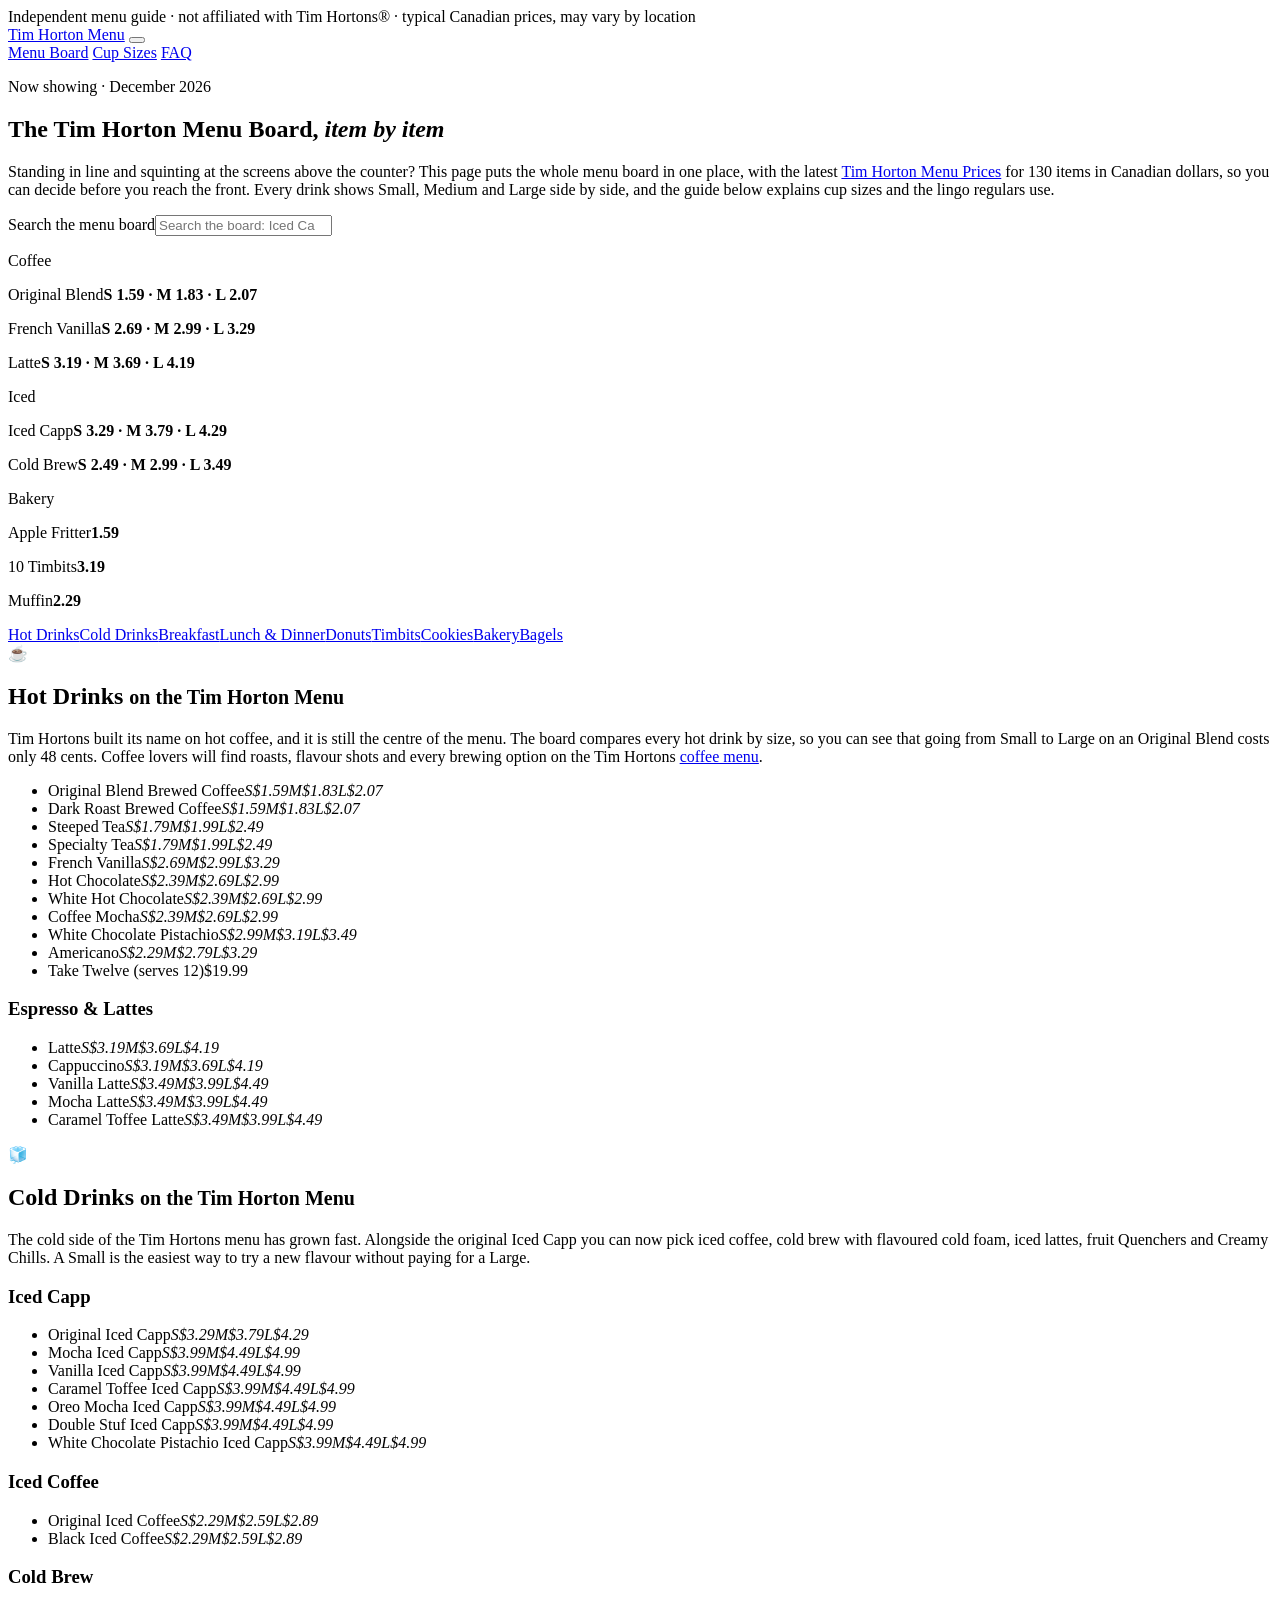
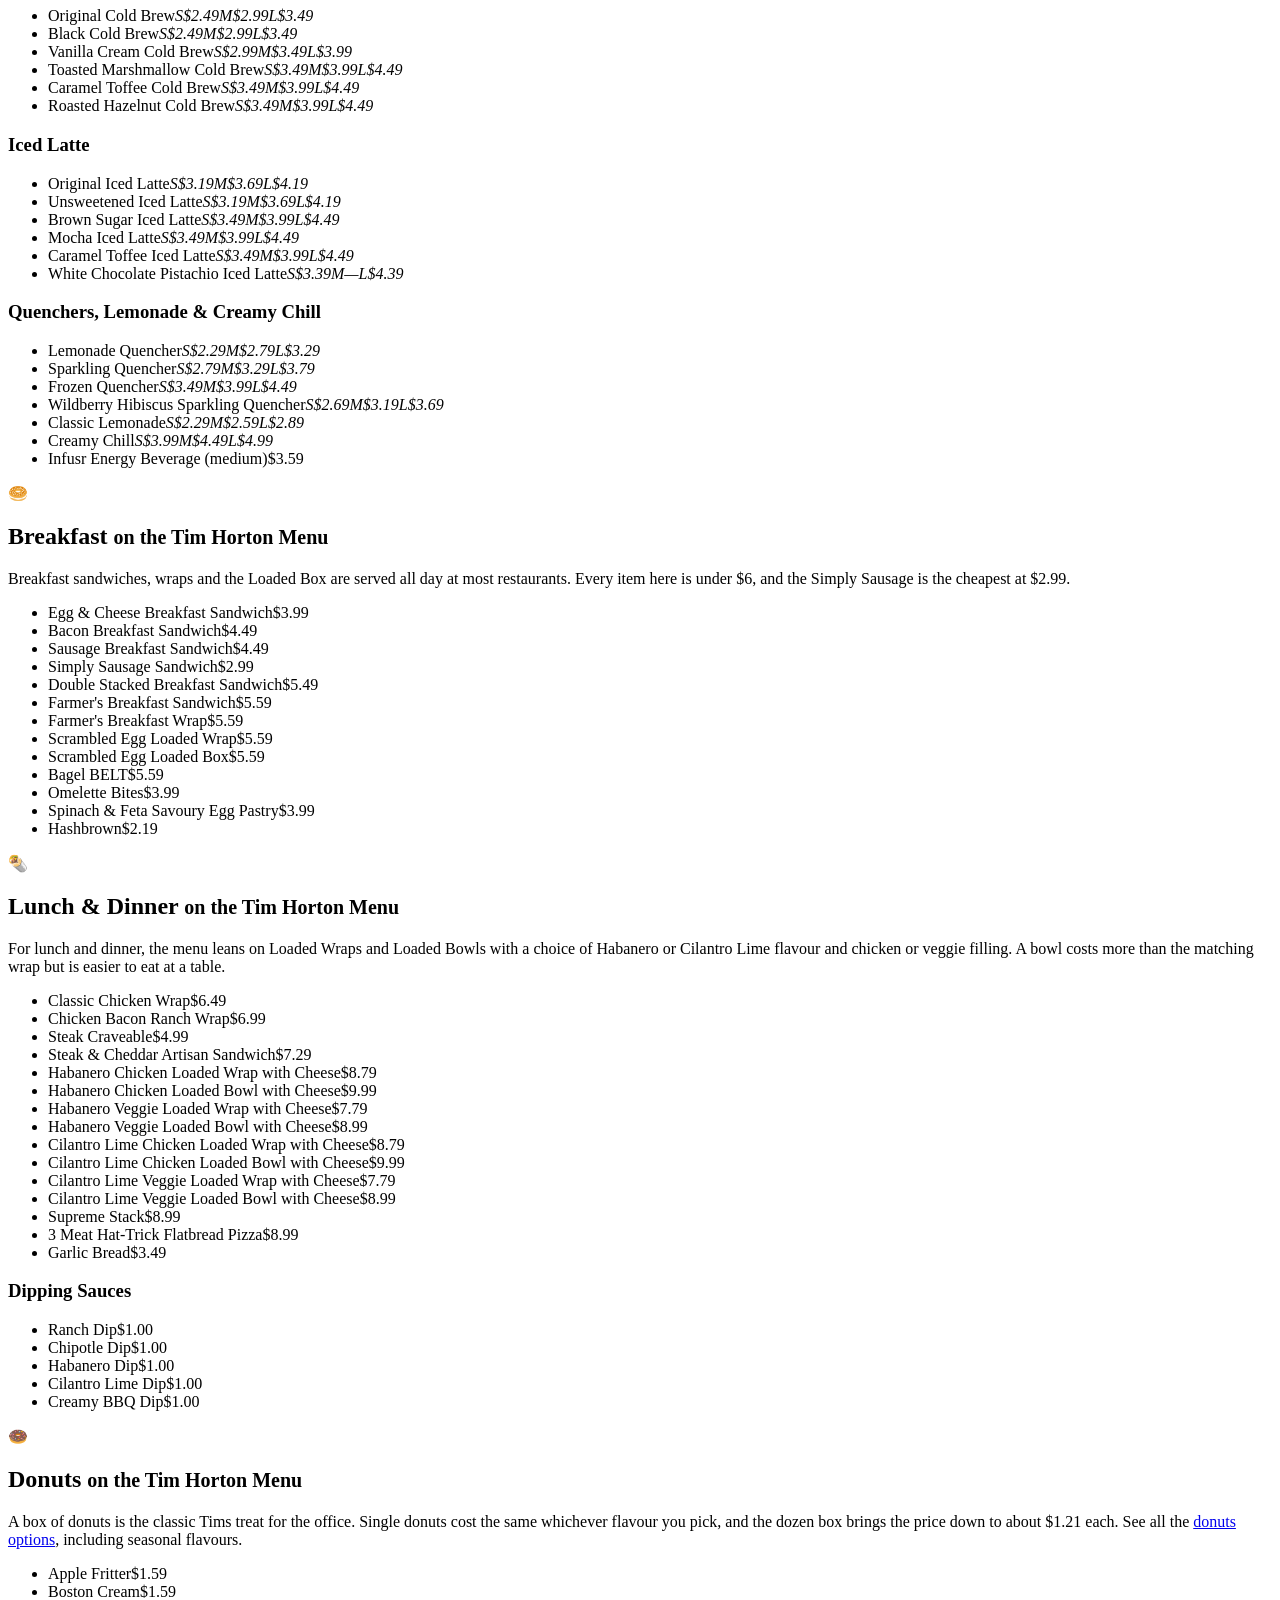
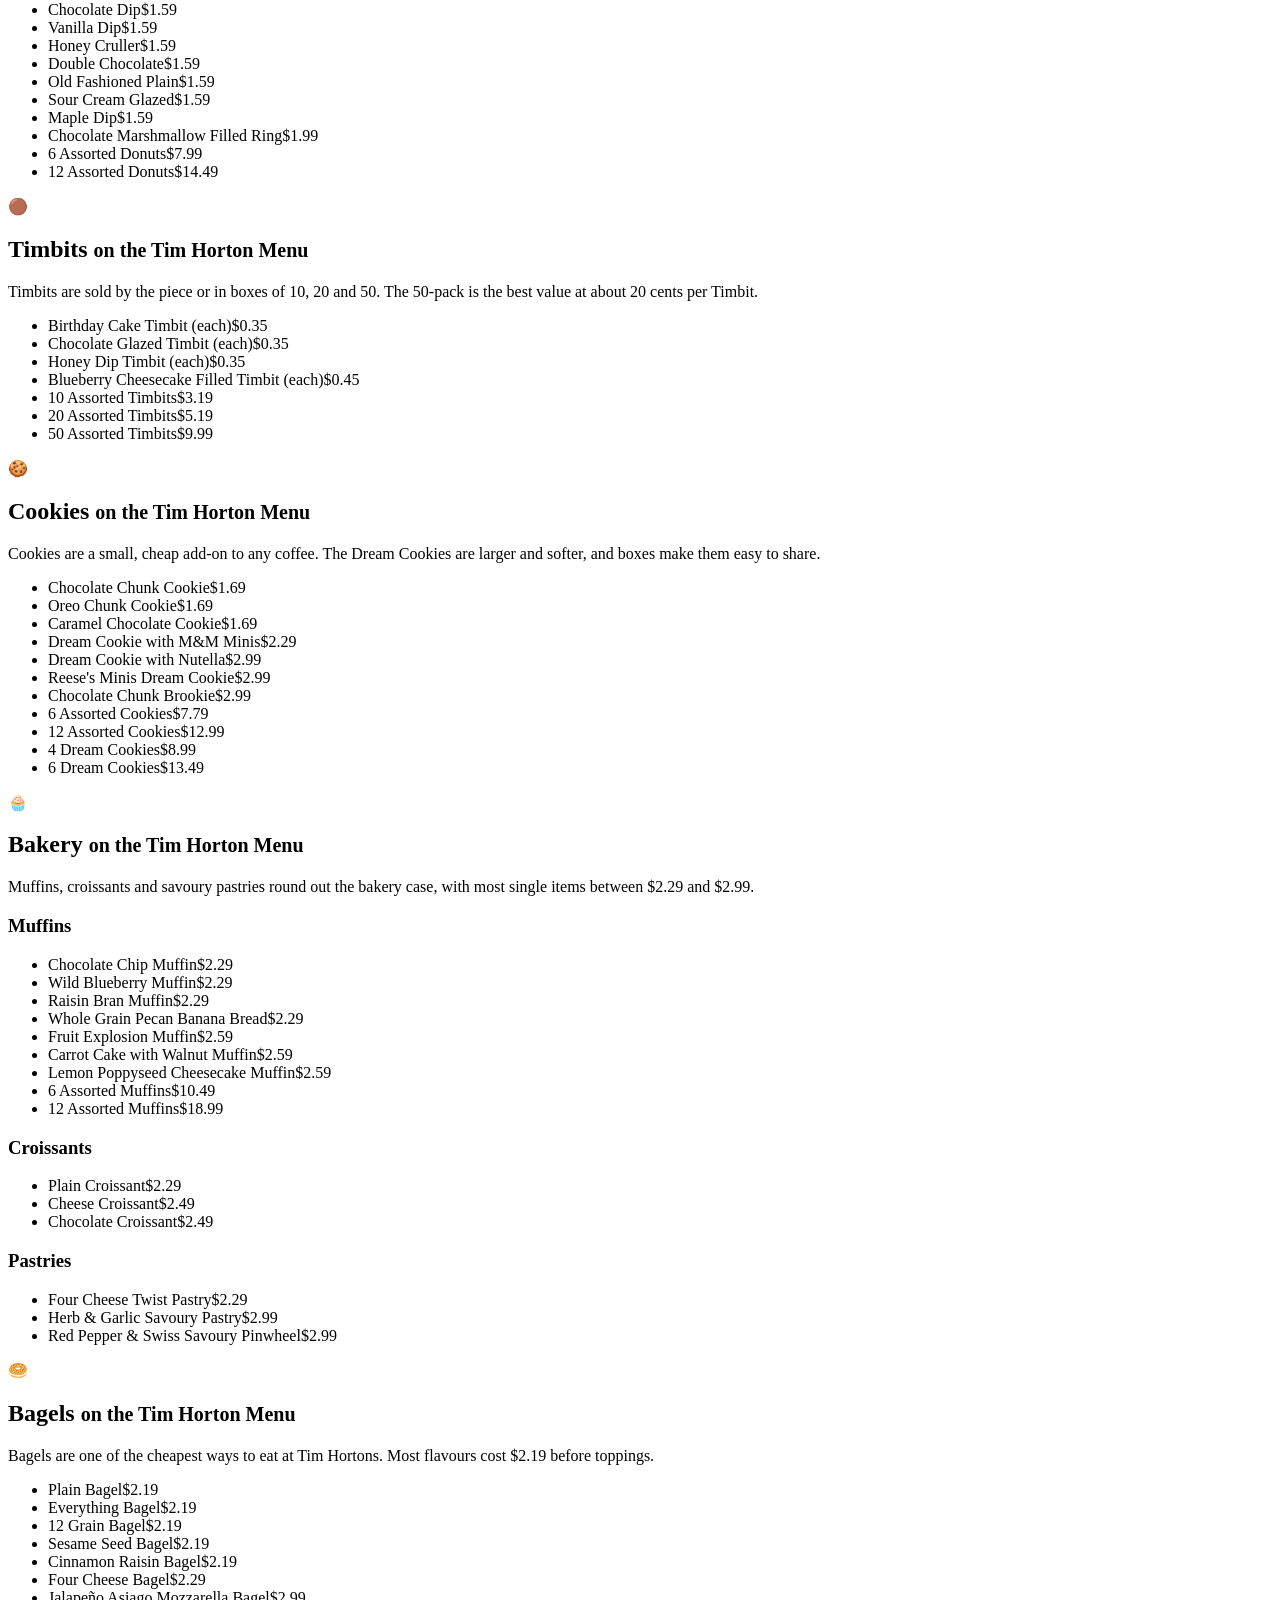
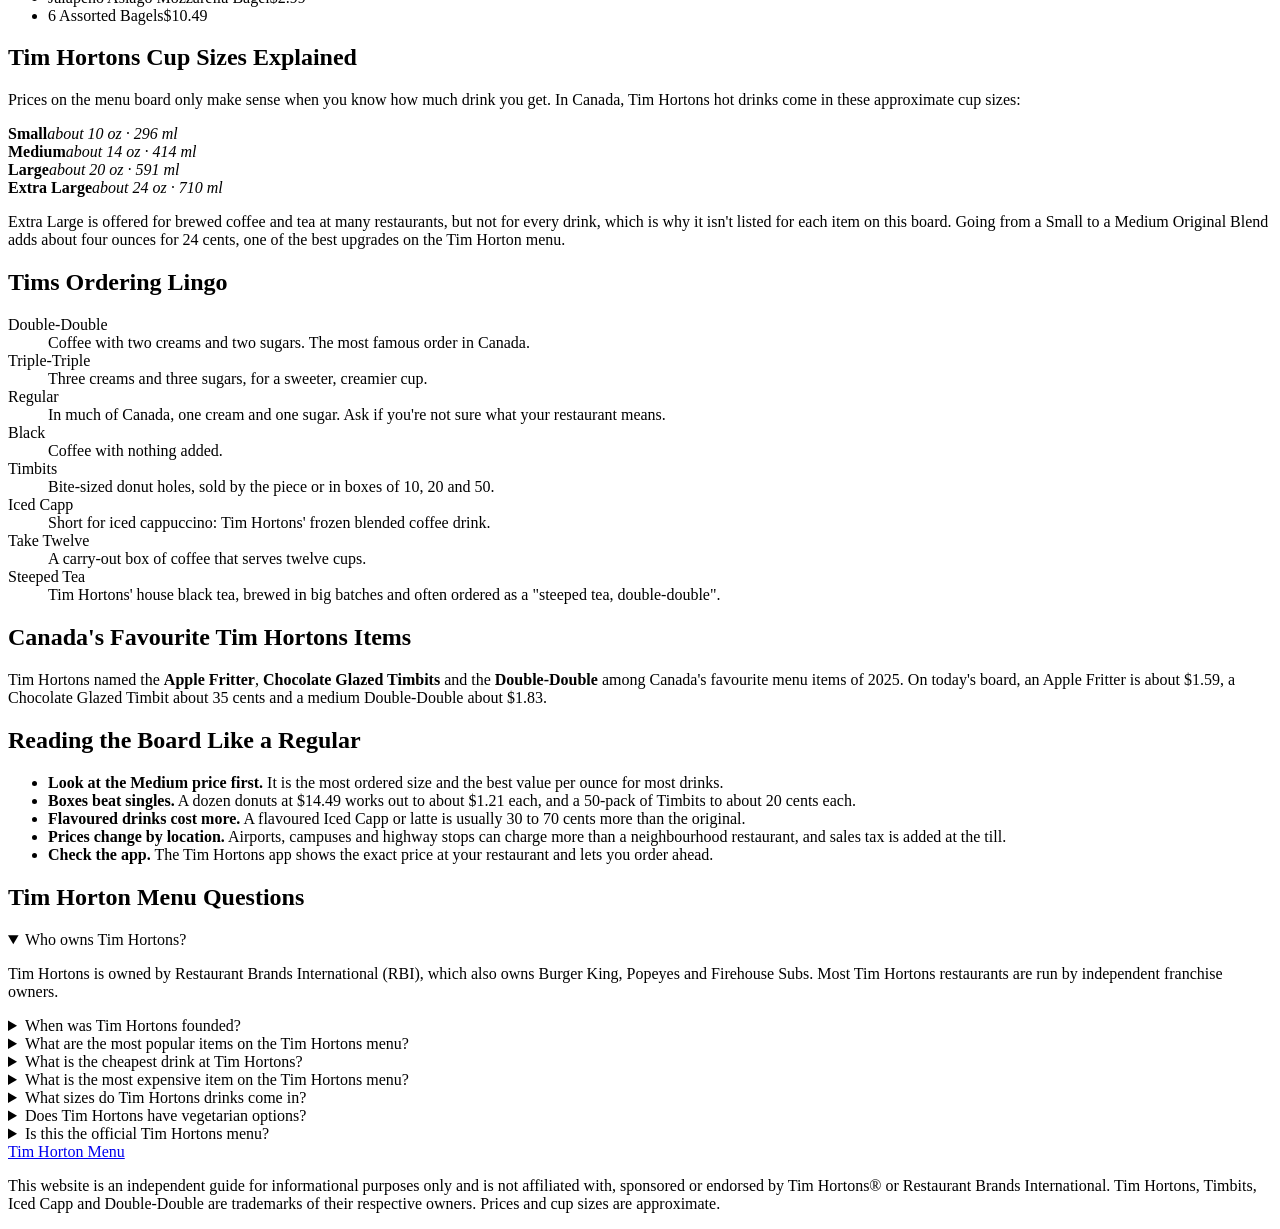
==== index.html @ cfe91555 "index.html" ====
<!DOCTYPE html>
<html lang="en-CA">
<head>
<meta charset="UTF-8">
<meta name="viewport" content="width=device-width, initial-scale=1">
<title>Tim Horton Menu Board 2026: Every Item, Size and Price (November 2026)</title>
<meta name="description" content="Read the Tim Horton menu board like a regular: every drink with Small, Medium and Large prices, breakfast, lunch, donuts, Timbits and bakery items in Canadian dollars, plus cup sizes in ounces and Tims ordering lingo.">
<meta name="robots" content="index, follow">
<meta property="og:title" content="Tim Horton Menu Board 2026: Every Item, Size and Price">
<meta property="og:description" content="The full Tim Horton menu board with typical Canadian prices, cup sizes and ordering lingo.">
<meta property="og:type" content="website">
<meta property="og:locale" content="en_CA">
<link rel="preconnect" href="https://fonts.googleapis.com">
<link rel="preconnect" href="https://fonts.gstatic.com" crossorigin>
<link href="https://fonts.googleapis.com/css2?family=Big+Shoulders+Display:wght@700;800;900&family=Work+Sans:wght@400;500;600;700&display=swap" rel="stylesheet">
<link rel="stylesheet" href="style.css">
<script type="application/ld+json">
{
 "@context": "https://schema.org",
 "@type": "FAQPage",
 "mainEntity": [
  {
   "@type": "Question",
   "name": "Who owns Tim Hortons?",
   "acceptedAnswer": {
    "@type": "Answer",
    "text": "Tim Hortons is owned by Restaurant Brands International (RBI), which also owns Burger King, Popeyes and Firehouse Subs. Most Tim Hortons restaurants are run by independent franchise owners."
   }
  },
  {
   "@type": "Question",
   "name": "When was Tim Hortons founded?",
   "acceptedAnswer": {
    "@type": "Answer",
    "text": "Tim Hortons was founded in 1964 in Hamilton, Ontario, by hockey player Tim Horton and Jim Charade, and later grew with business partner Ron Joyce."
   }
  },
  {
   "@type": "Question",
   "name": "What are the most popular items on the Tim Hortons menu?",
   "acceptedAnswer": {
    "@type": "Answer",
    "text": "Tim Hortons named the Apple Fritter, Chocolate Glazed Timbits and the Double-Double among Canada's favourite menu items of 2025. Iced Capps and breakfast sandwiches are also top sellers."
   }
  },
  {
   "@type": "Question",
   "name": "What is the cheapest drink at Tim Hortons?",
   "acceptedAnswer": {
    "@type": "Answer",
    "text": "A Small Original Blend or Dark Roast coffee is the cheapest drink at about $1.59. A Small Steeped Tea is about $1.79."
   }
  },
  {
   "@type": "Question",
   "name": "What is the most expensive item on the Tim Hortons menu?",
   "acceptedAnswer": {
    "@type": "Answer",
    "text": "Among single items, Loaded Bowls are the priciest at about $9.99. For groups, the Take Twelve coffee box costs about $19.99 and a dozen muffins about $18.99."
   }
  },
  {
   "@type": "Question",
   "name": "What sizes do Tim Hortons drinks come in?",
   "acceptedAnswer": {
    "@type": "Answer",
    "text": "Most hot and cold drinks come in Small, Medium and Large. A few items, such as some energy drinks and seasonal flavours, come in only one or two sizes."
   }
  },
  {
   "@type": "Question",
   "name": "Does Tim Hortons have vegetarian options?",
   "acceptedAnswer": {
    "@type": "Answer",
    "text": "Yes. Veggie Loaded Wraps and Bowls, bagels with cream cheese, muffins, donuts, Timbits and many drinks have no meat. Check the Tim Hortons app for full ingredient details."
   }
  },
  {
   "@type": "Question",
   "name": "Is this the official Tim Hortons menu?",
   "acceptedAnswer": {
    "@type": "Answer",
    "text": "No. This is an independent fan guide with typical Canadian prices. For official prices and nutrition, use the Tim Hortons app or website."
   }
  }
 ]
}
</script>
</head>
<body>

<div class="notice">Independent menu guide · not affiliated with Tim Hortons® · typical Canadian prices, may vary by location</div>

<header class="top">
  <div class="wrap top-in">
    <a href="#" class="brand"><span class="b-ic" aria-hidden="true"><i></i><i></i><i></i></span><span class="b-txt">Tim Horton Menu</span></a>
    <button class="hamb" aria-label="Open menu" aria-expanded="false"><span></span><span></span><span></span></button>
    <nav class="nav" aria-label="Main">
      <a href="#board">Menu Board</a>
      <a href="#sizes">Cup Sizes</a>
      <a href="#faq">FAQ</a>
    </nav>
  </div>
</header>

<main>
<section class="hero">
  <div class="wrap hero-in">
    <div class="h-copy">
      <p class="kick"><span class="dot"></span>Now showing · <span class="cm">November 2026</span></p>
      <h1>The Tim Horton Menu Board, <em>item by item</em></h1>
      <p class="lead">Standing in line and squinting at the screens above the counter? This page puts the whole menu board in one place, with the latest <a href="https://timhortonsmenue.ca/">Tim Horton Menu Prices</a> for 130 items in Canadian dollars, so you can decide before you reach the front. Every drink shows Small, Medium and Large side by side, and the guide below explains cup sizes and the lingo regulars use.</p>
      <div class="find"><label for="q" class="sr">Search the menu board</label><input type="search" id="q" placeholder="Search the board: Iced Capp, fritter, wrap…" autocomplete="off"><span id="qn"></span></div>
    </div>
    <div class="screens" aria-hidden="true">
      <div class="sc"><p class="sc-t">Coffee</p><p><span>Original Blend</span><b>S 1.59 · M 1.83 · L 2.07</b></p><p><span>French Vanilla</span><b>S 2.69 · M 2.99 · L 3.29</b></p><p><span>Latte</span><b>S 3.19 · M 3.69 · L 4.19</b></p></div>
      <div class="sc"><p class="sc-t">Iced</p><p><span>Iced Capp</span><b>S 3.29 · M 3.79 · L 4.29</b></p><p><span>Cold Brew</span><b>S 2.49 · M 2.99 · L 3.49</b></p></div>
      <div class="sc"><p class="sc-t">Bakery</p><p><span>Apple Fritter</span><b>1.59</b></p><p><span>10 Timbits</span><b>3.19</b></p><p><span>Muffin</span><b>2.29</b></p></div>
    </div>
  </div>
</section>

<nav class="tabs" aria-label="Menu categories"><div class="wrap tabs-in"><a href="#hot">Hot Drinks</a><a href="#cold">Cold Drinks</a><a href="#breakfast">Breakfast</a><a href="#lunch">Lunch & Dinner</a><a href="#donuts">Donuts</a><a href="#timbits">Timbits</a><a href="#cookies">Cookies</a><a href="#bakery">Bakery</a><a href="#bagels">Bagels</a></div></nav>

<div class="board" id="board">
  <div class="wrap">
<section class="scr" id="hot">
  <div class="scr-h"><span class="ci" aria-hidden="true">☕</span><h2>Hot Drinks <small>on the Tim Horton Menu</small></h2></div>
  <p class="ci-p">Tim Hortons built its name on hot coffee, and it is still the centre of the menu. The board compares every hot drink by size, so you can see that going from Small to Large on an Original Blend costs only 48 cents. Coffee lovers will find roasts, flavour shots and every brewing option on the Tim Hortons <a href="https://timhortonsmenue.ca/tim-hortons-coffee-menu/">coffee menu</a>.</p>
  <ul class="lines">
    <li data-n="original blend brewed coffee"><span class="nm">Original Blend Brewed Coffee</span><span class="chips"><i class=""><em>S</em>$1.59</i><i class=""><em>M</em>$1.83</i><i class=""><em>L</em>$2.07</i></span></li>
    <li data-n="dark roast brewed coffee"><span class="nm">Dark Roast Brewed Coffee</span><span class="chips"><i class=""><em>S</em>$1.59</i><i class=""><em>M</em>$1.83</i><i class=""><em>L</em>$2.07</i></span></li>
    <li data-n="steeped tea"><span class="nm">Steeped Tea</span><span class="chips"><i class=""><em>S</em>$1.79</i><i class=""><em>M</em>$1.99</i><i class=""><em>L</em>$2.49</i></span></li>
    <li data-n="specialty tea"><span class="nm">Specialty Tea</span><span class="chips"><i class=""><em>S</em>$1.79</i><i class=""><em>M</em>$1.99</i><i class=""><em>L</em>$2.49</i></span></li>
    <li data-n="french vanilla"><span class="nm">French Vanilla</span><span class="chips"><i class=""><em>S</em>$2.69</i><i class=""><em>M</em>$2.99</i><i class=""><em>L</em>$3.29</i></span></li>
    <li data-n="hot chocolate"><span class="nm">Hot Chocolate</span><span class="chips"><i class=""><em>S</em>$2.39</i><i class=""><em>M</em>$2.69</i><i class=""><em>L</em>$2.99</i></span></li>
    <li data-n="white hot chocolate"><span class="nm">White Hot Chocolate</span><span class="chips"><i class=""><em>S</em>$2.39</i><i class=""><em>M</em>$2.69</i><i class=""><em>L</em>$2.99</i></span></li>
    <li data-n="coffee mocha"><span class="nm">Coffee Mocha</span><span class="chips"><i class=""><em>S</em>$2.39</i><i class=""><em>M</em>$2.69</i><i class=""><em>L</em>$2.99</i></span></li>
    <li data-n="white chocolate pistachio"><span class="nm">White Chocolate Pistachio</span><span class="chips"><i class=""><em>S</em>$2.99</i><i class=""><em>M</em>$3.19</i><i class=""><em>L</em>$3.49</i></span></li>
    <li data-n="americano"><span class="nm">Americano</span><span class="chips"><i class=""><em>S</em>$2.29</i><i class=""><em>M</em>$2.79</i><i class=""><em>L</em>$3.29</i></span></li>
    <li data-n="take twelve (serves 12)"><span class="nm">Take Twelve (serves 12)</span><span class="one">$19.99</span></li>
  </ul>
  <h3>Espresso &amp; Lattes</h3>
  <ul class="lines">
    <li data-n="latte"><span class="nm">Latte</span><span class="chips"><i class=""><em>S</em>$3.19</i><i class=""><em>M</em>$3.69</i><i class=""><em>L</em>$4.19</i></span></li>
    <li data-n="cappuccino"><span class="nm">Cappuccino</span><span class="chips"><i class=""><em>S</em>$3.19</i><i class=""><em>M</em>$3.69</i><i class=""><em>L</em>$4.19</i></span></li>
    <li data-n="vanilla latte"><span class="nm">Vanilla Latte</span><span class="chips"><i class=""><em>S</em>$3.49</i><i class=""><em>M</em>$3.99</i><i class=""><em>L</em>$4.49</i></span></li>
    <li data-n="mocha latte"><span class="nm">Mocha Latte</span><span class="chips"><i class=""><em>S</em>$3.49</i><i class=""><em>M</em>$3.99</i><i class=""><em>L</em>$4.49</i></span></li>
    <li data-n="caramel toffee latte"><span class="nm">Caramel Toffee Latte</span><span class="chips"><i class=""><em>S</em>$3.49</i><i class=""><em>M</em>$3.99</i><i class=""><em>L</em>$4.49</i></span></li>
  </ul>
</section>

<section class="scr" id="cold">
  <div class="scr-h"><span class="ci" aria-hidden="true">🧊</span><h2>Cold Drinks <small>on the Tim Horton Menu</small></h2></div>
  <p class="ci-p">The cold side of the Tim Hortons menu has grown fast. Alongside the original Iced Capp you can now pick iced coffee, cold brew with flavoured cold foam, iced lattes, fruit Quenchers and Creamy Chills. A Small is the easiest way to try a new flavour without paying for a Large.</p>
  <h3>Iced Capp</h3>
  <ul class="lines">
    <li data-n="original iced capp"><span class="nm">Original Iced Capp</span><span class="chips"><i class=""><em>S</em>$3.29</i><i class=""><em>M</em>$3.79</i><i class=""><em>L</em>$4.29</i></span></li>
    <li data-n="mocha iced capp"><span class="nm">Mocha Iced Capp</span><span class="chips"><i class=""><em>S</em>$3.99</i><i class=""><em>M</em>$4.49</i><i class=""><em>L</em>$4.99</i></span></li>
    <li data-n="vanilla iced capp"><span class="nm">Vanilla Iced Capp</span><span class="chips"><i class=""><em>S</em>$3.99</i><i class=""><em>M</em>$4.49</i><i class=""><em>L</em>$4.99</i></span></li>
    <li data-n="caramel toffee iced capp"><span class="nm">Caramel Toffee Iced Capp</span><span class="chips"><i class=""><em>S</em>$3.99</i><i class=""><em>M</em>$4.49</i><i class=""><em>L</em>$4.99</i></span></li>
    <li data-n="oreo mocha iced capp"><span class="nm">Oreo Mocha Iced Capp</span><span class="chips"><i class=""><em>S</em>$3.99</i><i class=""><em>M</em>$4.49</i><i class=""><em>L</em>$4.99</i></span></li>
    <li data-n="double stuf iced capp"><span class="nm">Double Stuf Iced Capp</span><span class="chips"><i class=""><em>S</em>$3.99</i><i class=""><em>M</em>$4.49</i><i class=""><em>L</em>$4.99</i></span></li>
    <li data-n="white chocolate pistachio iced capp"><span class="nm">White Chocolate Pistachio Iced Capp</span><span class="chips"><i class=""><em>S</em>$3.99</i><i class=""><em>M</em>$4.49</i><i class=""><em>L</em>$4.99</i></span></li>
  </ul>
  <h3>Iced Coffee</h3>
  <ul class="lines">
    <li data-n="original iced coffee"><span class="nm">Original Iced Coffee</span><span class="chips"><i class=""><em>S</em>$2.29</i><i class=""><em>M</em>$2.59</i><i class=""><em>L</em>$2.89</i></span></li>
    <li data-n="black iced coffee"><span class="nm">Black Iced Coffee</span><span class="chips"><i class=""><em>S</em>$2.29</i><i class=""><em>M</em>$2.59</i><i class=""><em>L</em>$2.89</i></span></li>
  </ul>
  <h3>Cold Brew</h3>
  <ul class="lines">
    <li data-n="original cold brew"><span class="nm">Original Cold Brew</span><span class="chips"><i class=""><em>S</em>$2.49</i><i class=""><em>M</em>$2.99</i><i class=""><em>L</em>$3.49</i></span></li>
    <li data-n="black cold brew"><span class="nm">Black Cold Brew</span><span class="chips"><i class=""><em>S</em>$2.49</i><i class=""><em>M</em>$2.99</i><i class=""><em>L</em>$3.49</i></span></li>
    <li data-n="vanilla cream cold brew"><span class="nm">Vanilla Cream Cold Brew</span><span class="chips"><i class=""><em>S</em>$2.99</i><i class=""><em>M</em>$3.49</i><i class=""><em>L</em>$3.99</i></span></li>
    <li data-n="toasted marshmallow cold brew"><span class="nm">Toasted Marshmallow Cold Brew</span><span class="chips"><i class=""><em>S</em>$3.49</i><i class=""><em>M</em>$3.99</i><i class=""><em>L</em>$4.49</i></span></li>
    <li data-n="caramel toffee cold brew"><span class="nm">Caramel Toffee Cold Brew</span><span class="chips"><i class=""><em>S</em>$3.49</i><i class=""><em>M</em>$3.99</i><i class=""><em>L</em>$4.49</i></span></li>
    <li data-n="roasted hazelnut cold brew"><span class="nm">Roasted Hazelnut Cold Brew</span><span class="chips"><i class=""><em>S</em>$3.49</i><i class=""><em>M</em>$3.99</i><i class=""><em>L</em>$4.49</i></span></li>
  </ul>
  <h3>Iced Latte</h3>
  <ul class="lines">
    <li data-n="original iced latte"><span class="nm">Original Iced Latte</span><span class="chips"><i class=""><em>S</em>$3.19</i><i class=""><em>M</em>$3.69</i><i class=""><em>L</em>$4.19</i></span></li>
    <li data-n="unsweetened iced latte"><span class="nm">Unsweetened Iced Latte</span><span class="chips"><i class=""><em>S</em>$3.19</i><i class=""><em>M</em>$3.69</i><i class=""><em>L</em>$4.19</i></span></li>
    <li data-n="brown sugar iced latte"><span class="nm">Brown Sugar Iced Latte</span><span class="chips"><i class=""><em>S</em>$3.49</i><i class=""><em>M</em>$3.99</i><i class=""><em>L</em>$4.49</i></span></li>
    <li data-n="mocha iced latte"><span class="nm">Mocha Iced Latte</span><span class="chips"><i class=""><em>S</em>$3.49</i><i class=""><em>M</em>$3.99</i><i class=""><em>L</em>$4.49</i></span></li>
    <li data-n="caramel toffee iced latte"><span class="nm">Caramel Toffee Iced Latte</span><span class="chips"><i class=""><em>S</em>$3.49</i><i class=""><em>M</em>$3.99</i><i class=""><em>L</em>$4.49</i></span></li>
    <li data-n="white chocolate pistachio iced latte"><span class="nm">White Chocolate Pistachio Iced Latte</span><span class="chips"><i class=""><em>S</em>$3.39</i><i class="na"><em>M</em>—</i><i class=""><em>L</em>$4.39</i></span></li>
  </ul>
  <h3>Quenchers, Lemonade &amp; Creamy Chill</h3>
  <ul class="lines">
    <li data-n="lemonade quencher"><span class="nm">Lemonade Quencher</span><span class="chips"><i class=""><em>S</em>$2.29</i><i class=""><em>M</em>$2.79</i><i class=""><em>L</em>$3.29</i></span></li>
    <li data-n="sparkling quencher"><span class="nm">Sparkling Quencher</span><span class="chips"><i class=""><em>S</em>$2.79</i><i class=""><em>M</em>$3.29</i><i class=""><em>L</em>$3.79</i></span></li>
    <li data-n="frozen quencher"><span class="nm">Frozen Quencher</span><span class="chips"><i class=""><em>S</em>$3.49</i><i class=""><em>M</em>$3.99</i><i class=""><em>L</em>$4.49</i></span></li>
    <li data-n="wildberry hibiscus sparkling quencher"><span class="nm">Wildberry Hibiscus Sparkling Quencher</span><span class="chips"><i class=""><em>S</em>$2.69</i><i class=""><em>M</em>$3.19</i><i class=""><em>L</em>$3.69</i></span></li>
    <li data-n="classic lemonade"><span class="nm">Classic Lemonade</span><span class="chips"><i class=""><em>S</em>$2.29</i><i class=""><em>M</em>$2.59</i><i class=""><em>L</em>$2.89</i></span></li>
    <li data-n="creamy chill"><span class="nm">Creamy Chill</span><span class="chips"><i class=""><em>S</em>$3.99</i><i class=""><em>M</em>$4.49</i><i class=""><em>L</em>$4.99</i></span></li>
    <li data-n="infusr energy beverage (medium)"><span class="nm">Infusr Energy Beverage (medium)</span><span class="one">$3.59</span></li>
  </ul>
</section>

<section class="scr" id="breakfast">
  <div class="scr-h"><span class="ci" aria-hidden="true">🥯</span><h2>Breakfast <small>on the Tim Horton Menu</small></h2></div>
  <p class="ci-p">Breakfast sandwiches, wraps and the Loaded Box are served all day at most restaurants. Every item here is under $6, and the Simply Sausage is the cheapest at $2.99.</p>
  <ul class="lines">
    <li data-n="egg &amp; cheese breakfast sandwich"><span class="nm">Egg &amp; Cheese Breakfast Sandwich</span><span class="one">$3.99</span></li>
    <li data-n="bacon breakfast sandwich"><span class="nm">Bacon Breakfast Sandwich</span><span class="one">$4.49</span></li>
    <li data-n="sausage breakfast sandwich"><span class="nm">Sausage Breakfast Sandwich</span><span class="one">$4.49</span></li>
    <li data-n="simply sausage sandwich"><span class="nm">Simply Sausage Sandwich</span><span class="one">$2.99</span></li>
    <li data-n="double stacked breakfast sandwich"><span class="nm">Double Stacked Breakfast Sandwich</span><span class="one">$5.49</span></li>
    <li data-n="farmer&#x27;s breakfast sandwich"><span class="nm">Farmer&#x27;s Breakfast Sandwich</span><span class="one">$5.59</span></li>
    <li data-n="farmer&#x27;s breakfast wrap"><span class="nm">Farmer&#x27;s Breakfast Wrap</span><span class="one">$5.59</span></li>
    <li data-n="scrambled egg loaded wrap"><span class="nm">Scrambled Egg Loaded Wrap</span><span class="one">$5.59</span></li>
    <li data-n="scrambled egg loaded box"><span class="nm">Scrambled Egg Loaded Box</span><span class="one">$5.59</span></li>
    <li data-n="bagel belt"><span class="nm">Bagel BELT</span><span class="one">$5.59</span></li>
    <li data-n="omelette bites"><span class="nm">Omelette Bites</span><span class="one">$3.99</span></li>
    <li data-n="spinach &amp; feta savoury egg pastry"><span class="nm">Spinach &amp; Feta Savoury Egg Pastry</span><span class="one">$3.99</span></li>
    <li data-n="hashbrown"><span class="nm">Hashbrown</span><span class="one">$2.19</span></li>
  </ul>
</section>

<section class="scr" id="lunch">
  <div class="scr-h"><span class="ci" aria-hidden="true">🌯</span><h2>Lunch & Dinner <small>on the Tim Horton Menu</small></h2></div>
  <p class="ci-p">For lunch and dinner, the menu leans on Loaded Wraps and Loaded Bowls with a choice of Habanero or Cilantro Lime flavour and chicken or veggie filling. A bowl costs more than the matching wrap but is easier to eat at a table.</p>
  <ul class="lines">
    <li data-n="classic chicken wrap"><span class="nm">Classic Chicken Wrap</span><span class="one">$6.49</span></li>
    <li data-n="chicken bacon ranch wrap"><span class="nm">Chicken Bacon Ranch Wrap</span><span class="one">$6.99</span></li>
    <li data-n="steak craveable"><span class="nm">Steak Craveable</span><span class="one">$4.99</span></li>
    <li data-n="steak &amp; cheddar artisan sandwich"><span class="nm">Steak &amp; Cheddar Artisan Sandwich</span><span class="one">$7.29</span></li>
    <li data-n="habanero chicken loaded wrap with cheese"><span class="nm">Habanero Chicken Loaded Wrap with Cheese</span><span class="one">$8.79</span></li>
    <li data-n="habanero chicken loaded bowl with cheese"><span class="nm">Habanero Chicken Loaded Bowl with Cheese</span><span class="one">$9.99</span></li>
    <li data-n="habanero veggie loaded wrap with cheese"><span class="nm">Habanero Veggie Loaded Wrap with Cheese</span><span class="one">$7.79</span></li>
    <li data-n="habanero veggie loaded bowl with cheese"><span class="nm">Habanero Veggie Loaded Bowl with Cheese</span><span class="one">$8.99</span></li>
    <li data-n="cilantro lime chicken loaded wrap with cheese"><span class="nm">Cilantro Lime Chicken Loaded Wrap with Cheese</span><span class="one">$8.79</span></li>
    <li data-n="cilantro lime chicken loaded bowl with cheese"><span class="nm">Cilantro Lime Chicken Loaded Bowl with Cheese</span><span class="one">$9.99</span></li>
    <li data-n="cilantro lime veggie loaded wrap with cheese"><span class="nm">Cilantro Lime Veggie Loaded Wrap with Cheese</span><span class="one">$7.79</span></li>
    <li data-n="cilantro lime veggie loaded bowl with cheese"><span class="nm">Cilantro Lime Veggie Loaded Bowl with Cheese</span><span class="one">$8.99</span></li>
    <li data-n="supreme stack"><span class="nm">Supreme Stack</span><span class="one">$8.99</span></li>
    <li data-n="3 meat hat-trick flatbread pizza"><span class="nm">3 Meat Hat-Trick Flatbread Pizza</span><span class="one">$8.99</span></li>
    <li data-n="garlic bread"><span class="nm">Garlic Bread</span><span class="one">$3.49</span></li>
  </ul>
  <h3>Dipping Sauces</h3>
  <ul class="lines">
    <li data-n="ranch dip"><span class="nm">Ranch Dip</span><span class="one">$1.00</span></li>
    <li data-n="chipotle dip"><span class="nm">Chipotle Dip</span><span class="one">$1.00</span></li>
    <li data-n="habanero dip"><span class="nm">Habanero Dip</span><span class="one">$1.00</span></li>
    <li data-n="cilantro lime dip"><span class="nm">Cilantro Lime Dip</span><span class="one">$1.00</span></li>
    <li data-n="creamy bbq dip"><span class="nm">Creamy BBQ Dip</span><span class="one">$1.00</span></li>
  </ul>
</section>

<section class="scr" id="donuts">
  <div class="scr-h"><span class="ci" aria-hidden="true">🍩</span><h2>Donuts <small>on the Tim Horton Menu</small></h2></div>
  <p class="ci-p">A box of donuts is the classic Tims treat for the office. Single donuts cost the same whichever flavour you pick, and the dozen box brings the price down to about $1.21 each. See all the <a href="https://timhortonsmenue.ca/tim-hortons-donuts-menu/">donuts options</a>, including seasonal flavours.</p>
  <ul class="lines">
    <li data-n="apple fritter"><span class="nm">Apple Fritter</span><span class="one">$1.59</span></li>
    <li data-n="boston cream"><span class="nm">Boston Cream</span><span class="one">$1.59</span></li>
    <li data-n="chocolate dip"><span class="nm">Chocolate Dip</span><span class="one">$1.59</span></li>
    <li data-n="vanilla dip"><span class="nm">Vanilla Dip</span><span class="one">$1.59</span></li>
    <li data-n="honey cruller"><span class="nm">Honey Cruller</span><span class="one">$1.59</span></li>
    <li data-n="double chocolate"><span class="nm">Double Chocolate</span><span class="one">$1.59</span></li>
    <li data-n="old fashioned plain"><span class="nm">Old Fashioned Plain</span><span class="one">$1.59</span></li>
    <li data-n="sour cream glazed"><span class="nm">Sour Cream Glazed</span><span class="one">$1.59</span></li>
    <li data-n="maple dip"><span class="nm">Maple Dip</span><span class="one">$1.59</span></li>
    <li data-n="chocolate marshmallow filled ring"><span class="nm">Chocolate Marshmallow Filled Ring</span><span class="one">$1.99</span></li>
    <li data-n="6 assorted donuts"><span class="nm">6 Assorted Donuts</span><span class="one">$7.99</span></li>
    <li data-n="12 assorted donuts"><span class="nm">12 Assorted Donuts</span><span class="one">$14.49</span></li>
  </ul>
</section>

<section class="scr" id="timbits">
  <div class="scr-h"><span class="ci" aria-hidden="true">🟤</span><h2>Timbits <small>on the Tim Horton Menu</small></h2></div>
  <p class="ci-p">Timbits are sold by the piece or in boxes of 10, 20 and 50. The 50-pack is the best value at about 20 cents per Timbit.</p>
  <ul class="lines">
    <li data-n="birthday cake timbit (each)"><span class="nm">Birthday Cake Timbit (each)</span><span class="one">$0.35</span></li>
    <li data-n="chocolate glazed timbit (each)"><span class="nm">Chocolate Glazed Timbit (each)</span><span class="one">$0.35</span></li>
    <li data-n="honey dip timbit (each)"><span class="nm">Honey Dip Timbit (each)</span><span class="one">$0.35</span></li>
    <li data-n="blueberry cheesecake filled timbit (each)"><span class="nm">Blueberry Cheesecake Filled Timbit (each)</span><span class="one">$0.45</span></li>
    <li data-n="10 assorted timbits"><span class="nm">10 Assorted Timbits</span><span class="one">$3.19</span></li>
    <li data-n="20 assorted timbits"><span class="nm">20 Assorted Timbits</span><span class="one">$5.19</span></li>
    <li data-n="50 assorted timbits"><span class="nm">50 Assorted Timbits</span><span class="one">$9.99</span></li>
  </ul>
</section>

<section class="scr" id="cookies">
  <div class="scr-h"><span class="ci" aria-hidden="true">🍪</span><h2>Cookies <small>on the Tim Horton Menu</small></h2></div>
  <p class="ci-p">Cookies are a small, cheap add-on to any coffee. The Dream Cookies are larger and softer, and boxes make them easy to share.</p>
  <ul class="lines">
    <li data-n="chocolate chunk cookie"><span class="nm">Chocolate Chunk Cookie</span><span class="one">$1.69</span></li>
    <li data-n="oreo chunk cookie"><span class="nm">Oreo Chunk Cookie</span><span class="one">$1.69</span></li>
    <li data-n="caramel chocolate cookie"><span class="nm">Caramel Chocolate Cookie</span><span class="one">$1.69</span></li>
    <li data-n="dream cookie with m&amp;m minis"><span class="nm">Dream Cookie with M&amp;M Minis</span><span class="one">$2.29</span></li>
    <li data-n="dream cookie with nutella"><span class="nm">Dream Cookie with Nutella</span><span class="one">$2.99</span></li>
    <li data-n="reese&#x27;s minis dream cookie"><span class="nm">Reese&#x27;s Minis Dream Cookie</span><span class="one">$2.99</span></li>
    <li data-n="chocolate chunk brookie"><span class="nm">Chocolate Chunk Brookie</span><span class="one">$2.99</span></li>
    <li data-n="6 assorted cookies"><span class="nm">6 Assorted Cookies</span><span class="one">$7.79</span></li>
    <li data-n="12 assorted cookies"><span class="nm">12 Assorted Cookies</span><span class="one">$12.99</span></li>
    <li data-n="4 dream cookies"><span class="nm">4 Dream Cookies</span><span class="one">$8.99</span></li>
    <li data-n="6 dream cookies"><span class="nm">6 Dream Cookies</span><span class="one">$13.49</span></li>
  </ul>
</section>

<section class="scr" id="bakery">
  <div class="scr-h"><span class="ci" aria-hidden="true">🧁</span><h2>Bakery <small>on the Tim Horton Menu</small></h2></div>
  <p class="ci-p">Muffins, croissants and savoury pastries round out the bakery case, with most single items between $2.29 and $2.99.</p>
  <h3>Muffins</h3>
  <ul class="lines">
    <li data-n="chocolate chip muffin"><span class="nm">Chocolate Chip Muffin</span><span class="one">$2.29</span></li>
    <li data-n="wild blueberry muffin"><span class="nm">Wild Blueberry Muffin</span><span class="one">$2.29</span></li>
    <li data-n="raisin bran muffin"><span class="nm">Raisin Bran Muffin</span><span class="one">$2.29</span></li>
    <li data-n="whole grain pecan banana bread"><span class="nm">Whole Grain Pecan Banana Bread</span><span class="one">$2.29</span></li>
    <li data-n="fruit explosion muffin"><span class="nm">Fruit Explosion Muffin</span><span class="one">$2.59</span></li>
    <li data-n="carrot cake with walnut muffin"><span class="nm">Carrot Cake with Walnut Muffin</span><span class="one">$2.59</span></li>
    <li data-n="lemon poppyseed cheesecake muffin"><span class="nm">Lemon Poppyseed Cheesecake Muffin</span><span class="one">$2.59</span></li>
    <li data-n="6 assorted muffins"><span class="nm">6 Assorted Muffins</span><span class="one">$10.49</span></li>
    <li data-n="12 assorted muffins"><span class="nm">12 Assorted Muffins</span><span class="one">$18.99</span></li>
  </ul>
  <h3>Croissants</h3>
  <ul class="lines">
    <li data-n="plain croissant"><span class="nm">Plain Croissant</span><span class="one">$2.29</span></li>
    <li data-n="cheese croissant"><span class="nm">Cheese Croissant</span><span class="one">$2.49</span></li>
    <li data-n="chocolate croissant"><span class="nm">Chocolate Croissant</span><span class="one">$2.49</span></li>
  </ul>
  <h3>Pastries</h3>
  <ul class="lines">
    <li data-n="four cheese twist pastry"><span class="nm">Four Cheese Twist Pastry</span><span class="one">$2.29</span></li>
    <li data-n="herb &amp; garlic savoury pastry"><span class="nm">Herb &amp; Garlic Savoury Pastry</span><span class="one">$2.99</span></li>
    <li data-n="red pepper &amp; swiss savoury pinwheel"><span class="nm">Red Pepper &amp; Swiss Savoury Pinwheel</span><span class="one">$2.99</span></li>
  </ul>
</section>

<section class="scr" id="bagels">
  <div class="scr-h"><span class="ci" aria-hidden="true">🥯</span><h2>Bagels <small>on the Tim Horton Menu</small></h2></div>
  <p class="ci-p">Bagels are one of the cheapest ways to eat at Tim Hortons. Most flavours cost $2.19 before toppings.</p>
  <ul class="lines">
    <li data-n="plain bagel"><span class="nm">Plain Bagel</span><span class="one">$2.19</span></li>
    <li data-n="everything bagel"><span class="nm">Everything Bagel</span><span class="one">$2.19</span></li>
    <li data-n="12 grain bagel"><span class="nm">12 Grain Bagel</span><span class="one">$2.19</span></li>
    <li data-n="sesame seed bagel"><span class="nm">Sesame Seed Bagel</span><span class="one">$2.19</span></li>
    <li data-n="cinnamon raisin bagel"><span class="nm">Cinnamon Raisin Bagel</span><span class="one">$2.19</span></li>
    <li data-n="four cheese bagel"><span class="nm">Four Cheese Bagel</span><span class="one">$2.29</span></li>
    <li data-n="jalapeño asiago mozzarella bagel"><span class="nm">Jalapeño Asiago Mozzarella Bagel</span><span class="one">$2.99</span></li>
    <li data-n="6 assorted bagels"><span class="nm">6 Assorted Bagels</span><span class="one">$10.49</span></li>
  </ul>
</section>
    <p class="none" id="none" hidden>Nothing on the board matches your search.</p>
  </div>
</div>

<section class="paper">
  <div class="wrap g-in">
    <article class="prose">
      <h2 id="sizes">Tim Hortons Cup Sizes Explained</h2>
      <p>Prices on the menu board only make sense when you know how much drink you get. In Canada, Tim Hortons hot drinks come in these approximate cup sizes:</p>
      <div class="cups">
        <div><span class="cup s"></span><b>Small</b><em>about 10 oz · 296 ml</em></div>
        <div><span class="cup m"></span><b>Medium</b><em>about 14 oz · 414 ml</em></div>
        <div><span class="cup l"></span><b>Large</b><em>about 20 oz · 591 ml</em></div>
        <div><span class="cup xl"></span><b>Extra Large</b><em>about 24 oz · 710 ml</em></div>
      </div>
      <p>Extra Large is offered for brewed coffee and tea at many restaurants, but not for every drink, which is why it isn't listed for each item on this board. Going from a Small to a Medium Original Blend adds about four ounces for 24 cents, one of the best upgrades on the Tim Horton menu.</p>

      <h2>Tims Ordering Lingo</h2>
      <dl class="lingo">
        <div><dt>Double-Double</dt><dd>Coffee with two creams and two sugars. The most famous order in Canada.</dd></div>
        <div><dt>Triple-Triple</dt><dd>Three creams and three sugars, for a sweeter, creamier cup.</dd></div>
        <div><dt>Regular</dt><dd>In much of Canada, one cream and one sugar. Ask if you're not sure what your restaurant means.</dd></div>
        <div><dt>Black</dt><dd>Coffee with nothing added.</dd></div>
        <div><dt>Timbits</dt><dd>Bite-sized donut holes, sold by the piece or in boxes of 10, 20 and 50.</dd></div>
        <div><dt>Iced Capp</dt><dd>Short for iced cappuccino: Tim Hortons' frozen blended coffee drink.</dd></div>
        <div><dt>Take Twelve</dt><dd>A carry-out box of coffee that serves twelve cups.</dd></div>
        <div><dt>Steeped Tea</dt><dd>Tim Hortons' house black tea, brewed in big batches and often ordered as a "steeped tea, double-double".</dd></div>
      </dl>

      <h2 id="favourites">Canada's Favourite Tim Hortons Items</h2>
      <p>Tim Hortons named the <b>Apple Fritter</b>, <b>Chocolate Glazed Timbits</b> and the <b>Double-Double</b> among Canada's favourite menu items of 2025. On today's board, an Apple Fritter is about $1.59, a Chocolate Glazed Timbit about 35 cents and a medium Double-Double about $1.83.</p>

      <h2>Reading the Board Like a Regular</h2>
      <ul>
        <li><b>Look at the Medium price first.</b> It is the most ordered size and the best value per ounce for most drinks.</li>
        <li><b>Boxes beat singles.</b> A dozen donuts at $14.49 works out to about $1.21 each, and a 50-pack of Timbits to about 20 cents each.</li>
        <li><b>Flavoured drinks cost more.</b> A flavoured Iced Capp or latte is usually 30 to 70 cents more than the original.</li>
        <li><b>Prices change by location.</b> Airports, campuses and highway stops can charge more than a neighbourhood restaurant, and sales tax is added at the till.</li>
        <li><b>Check the app.</b> The Tim Hortons app shows the exact price at your restaurant and lets you order ahead.</li>
      </ul>
    </article>
  </div>
</section>

<section class="faq" id="faq">
  <div class="wrap faq-in">
    <h2>Tim Horton Menu Questions</h2>
    <details open><summary>Who owns Tim Hortons?</summary><p>Tim Hortons is owned by Restaurant Brands International (RBI), which also owns Burger King, Popeyes and Firehouse Subs. Most Tim Hortons restaurants are run by independent franchise owners.</p></details>
    <details><summary>When was Tim Hortons founded?</summary><p>Tim Hortons was founded in 1964 in Hamilton, Ontario, by hockey player Tim Horton and Jim Charade, and later grew with business partner Ron Joyce.</p></details>
    <details><summary>What are the most popular items on the Tim Hortons menu?</summary><p>Tim Hortons named the Apple Fritter, Chocolate Glazed Timbits and the Double-Double among Canada&#x27;s favourite menu items of 2025. Iced Capps and breakfast sandwiches are also top sellers.</p></details>
    <details><summary>What is the cheapest drink at Tim Hortons?</summary><p>A Small Original Blend or Dark Roast coffee is the cheapest drink at about $1.59. A Small Steeped Tea is about $1.79.</p></details>
    <details><summary>What is the most expensive item on the Tim Hortons menu?</summary><p>Among single items, Loaded Bowls are the priciest at about $9.99. For groups, the Take Twelve coffee box costs about $19.99 and a dozen muffins about $18.99.</p></details>
    <details><summary>What sizes do Tim Hortons drinks come in?</summary><p>Most hot and cold drinks come in Small, Medium and Large. A few items, such as some energy drinks and seasonal flavours, come in only one or two sizes.</p></details>
    <details><summary>Does Tim Hortons have vegetarian options?</summary><p>Yes. Veggie Loaded Wraps and Bowls, bagels with cream cheese, muffins, donuts, Timbits and many drinks have no meat. Check the Tim Hortons app for full ingredient details.</p></details>
    <details><summary>Is this the official Tim Hortons menu?</summary><p>No. This is an independent fan guide with typical Canadian prices. For official prices and nutrition, use the Tim Hortons app or website.</p></details>
  </div>
</section>
</main>

<footer class="foot">
  <div class="wrap">
    <a href="#" class="brand"><span class="b-ic" aria-hidden="true"><i></i><i></i><i></i></span><span class="b-txt">Tim Horton Menu</span></a>
    <p>This website is an independent guide for informational purposes only and is not affiliated with, sponsored or endorsed by Tim Hortons® or Restaurant Brands International. Tim Hortons, Timbits, Iced Capp and Double-Double are trademarks of their respective owners. Prices and cup sizes are approximate.</p>
  </div>
</footer>

<script>
(function(){
  try{ var lab=new Date().toLocaleDateString('en-CA',{month:'long',year:'numeric'});
    document.querySelectorAll('.cm').forEach(function(e){ e.textContent=lab; });
    document.title=document.title.replace(/\([A-Za-z]+ \d{4}\)/,'('+lab+')'); }catch(e){}
  var q=document.getElementById('q'), items=[].slice.call(document.querySelectorAll('.scr [data-n]')), scr=[].slice.call(document.querySelectorAll('.scr'));
  q.addEventListener('input',function(){
    var v=q.value.trim().toLowerCase(), shown=0;
    items.forEach(function(el){ var on=!v||el.dataset.n.indexOf(v)>-1; el.hidden=!on; if(on) shown++; });
    scr.forEach(function(s){ s.hidden=!!v&&!s.querySelector('[data-n]:not([hidden])');
      s.querySelectorAll('.lines').forEach(function(u){ u.hidden=!!v&&!u.querySelector('[data-n]:not([hidden])'); var p=u.previousElementSibling; if(p&&p.tagName==='H3') p.hidden=u.hidden; }); });
    document.getElementById('qn').textContent=v?shown+' on the board':'';
    document.getElementById('none').hidden=!(v&&!shown);
  });
  var tabs=[].slice.call(document.querySelectorAll('.tabs a'));
  if('IntersectionObserver' in window){ var io=new IntersectionObserver(function(es){ es.forEach(function(e){ if(e.isIntersecting){ tabs.forEach(function(a){ var on=a.getAttribute('href')==='#'+e.target.id; a.classList.toggle('on',on); if(on&&a.scrollIntoView&&a.parentNode.scrollWidth>a.parentNode.clientWidth) a.parentNode.scrollLeft=a.offsetLeft-20; }); } }); },{rootMargin:'-35% 0px -60% 0px'}); scr.forEach(function(s){ io.observe(s); }); }
  var hb=document.querySelector('.hamb'), nav=document.querySelector('.nav');
  hb.addEventListener('click',function(){ var o=nav.classList.toggle('open'); hb.setAttribute('aria-expanded',o); });
  nav.querySelectorAll('a').forEach(function(a){ a.addEventListener('click',function(){ nav.classList.remove('open'); hb.setAttribute('aria-expanded','false'); }); });
})();
</script>
</body>
</html>
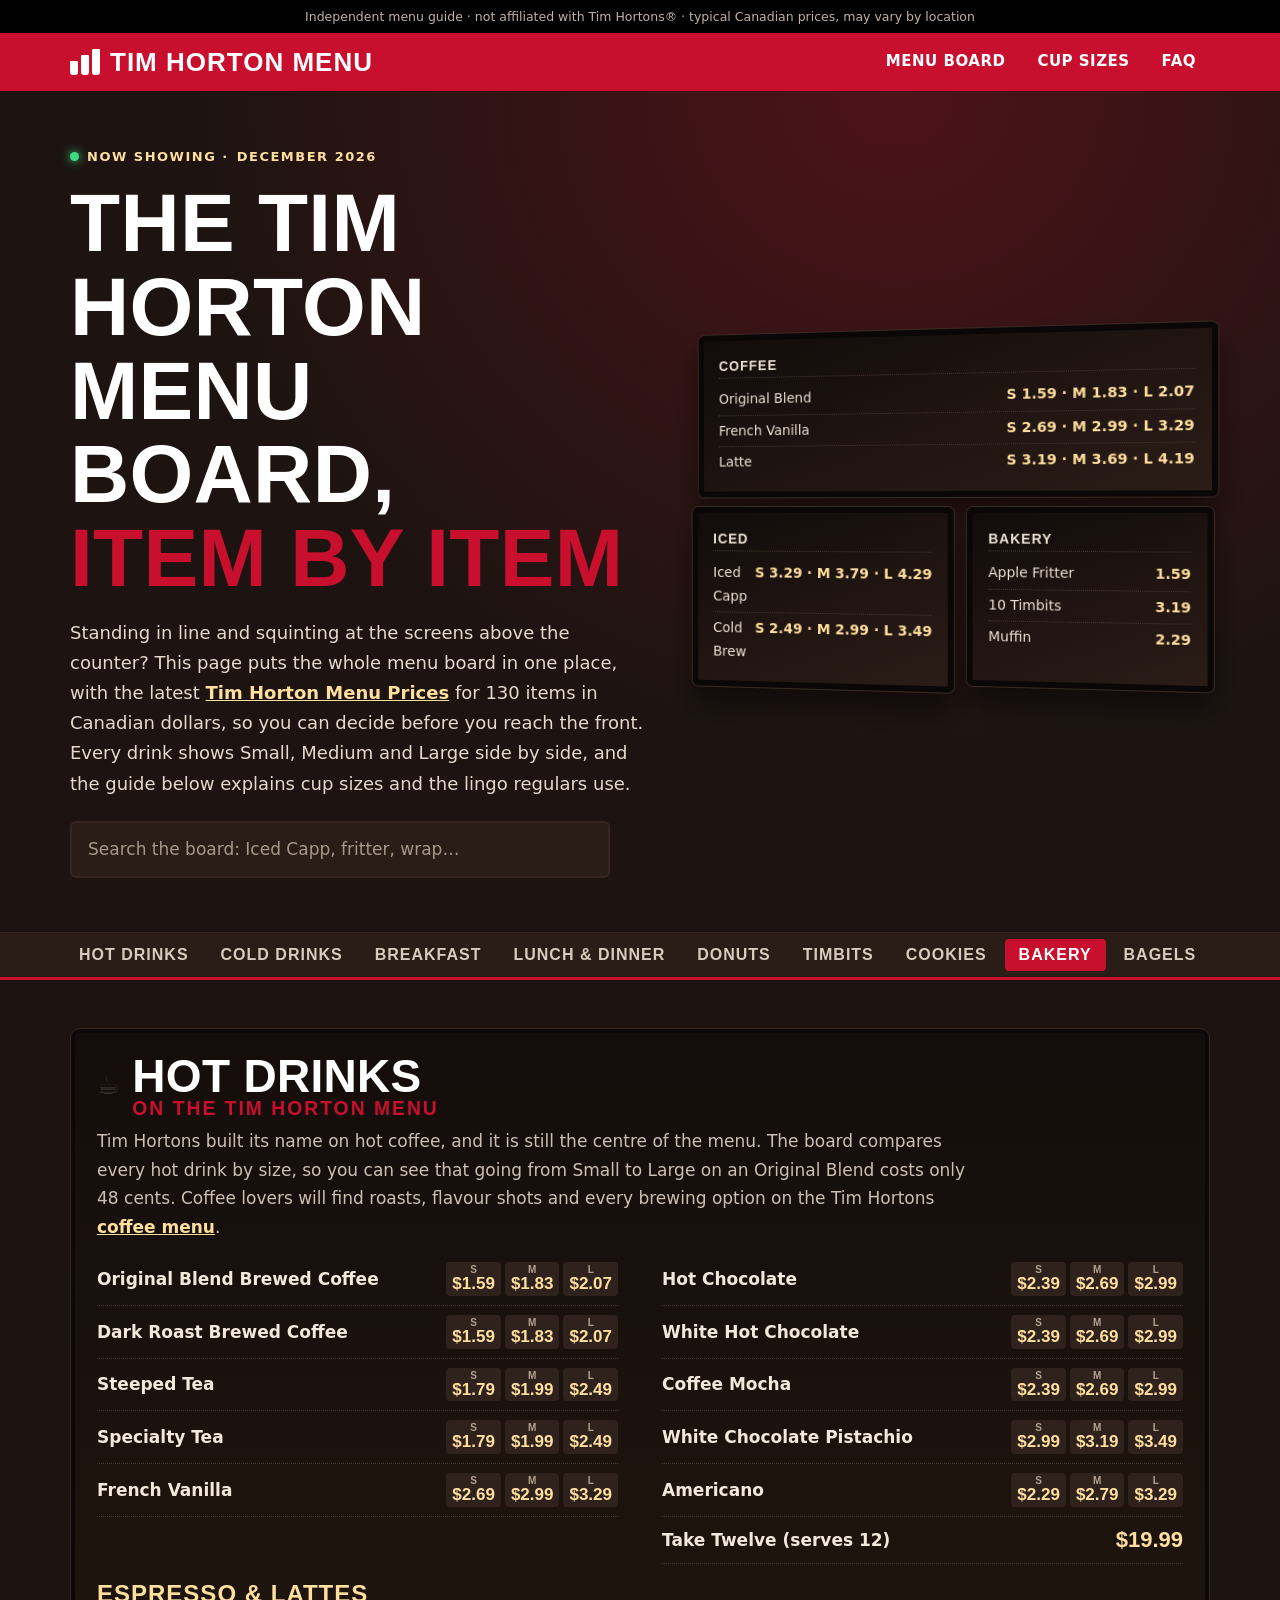
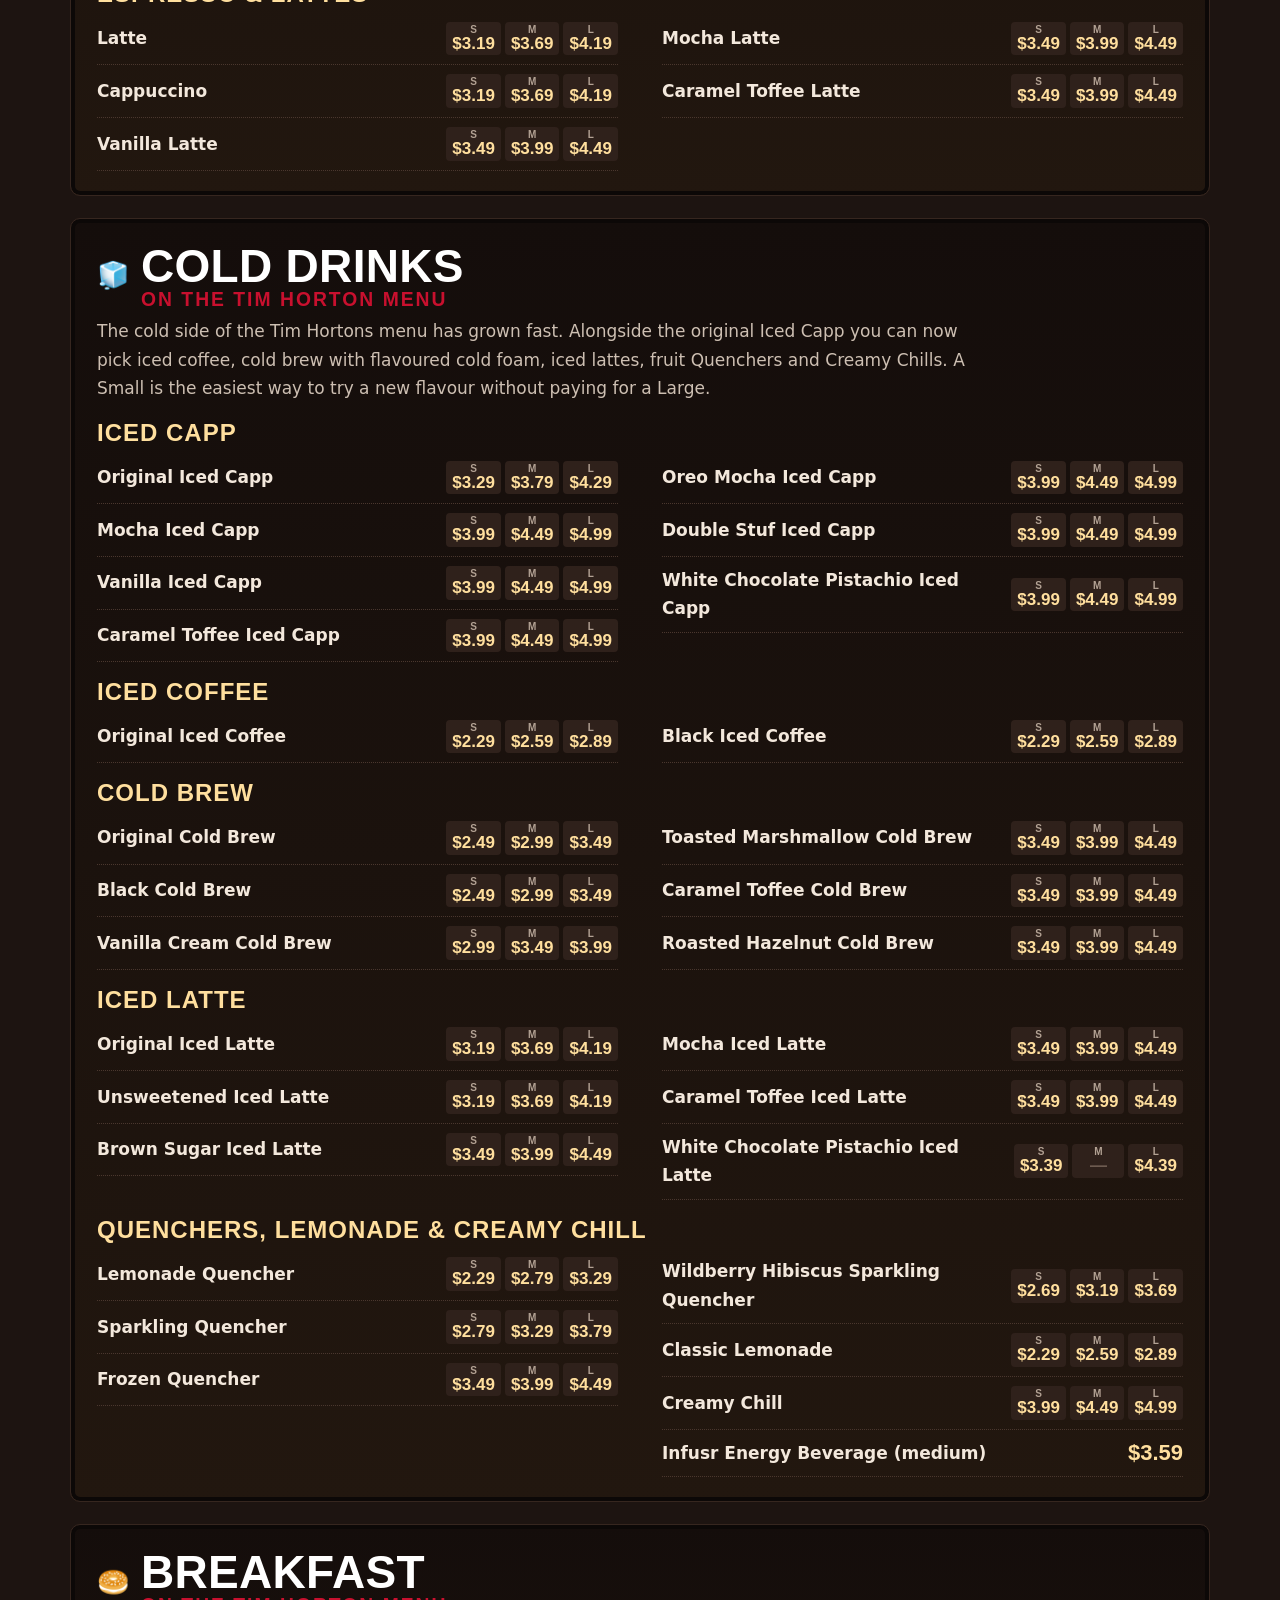
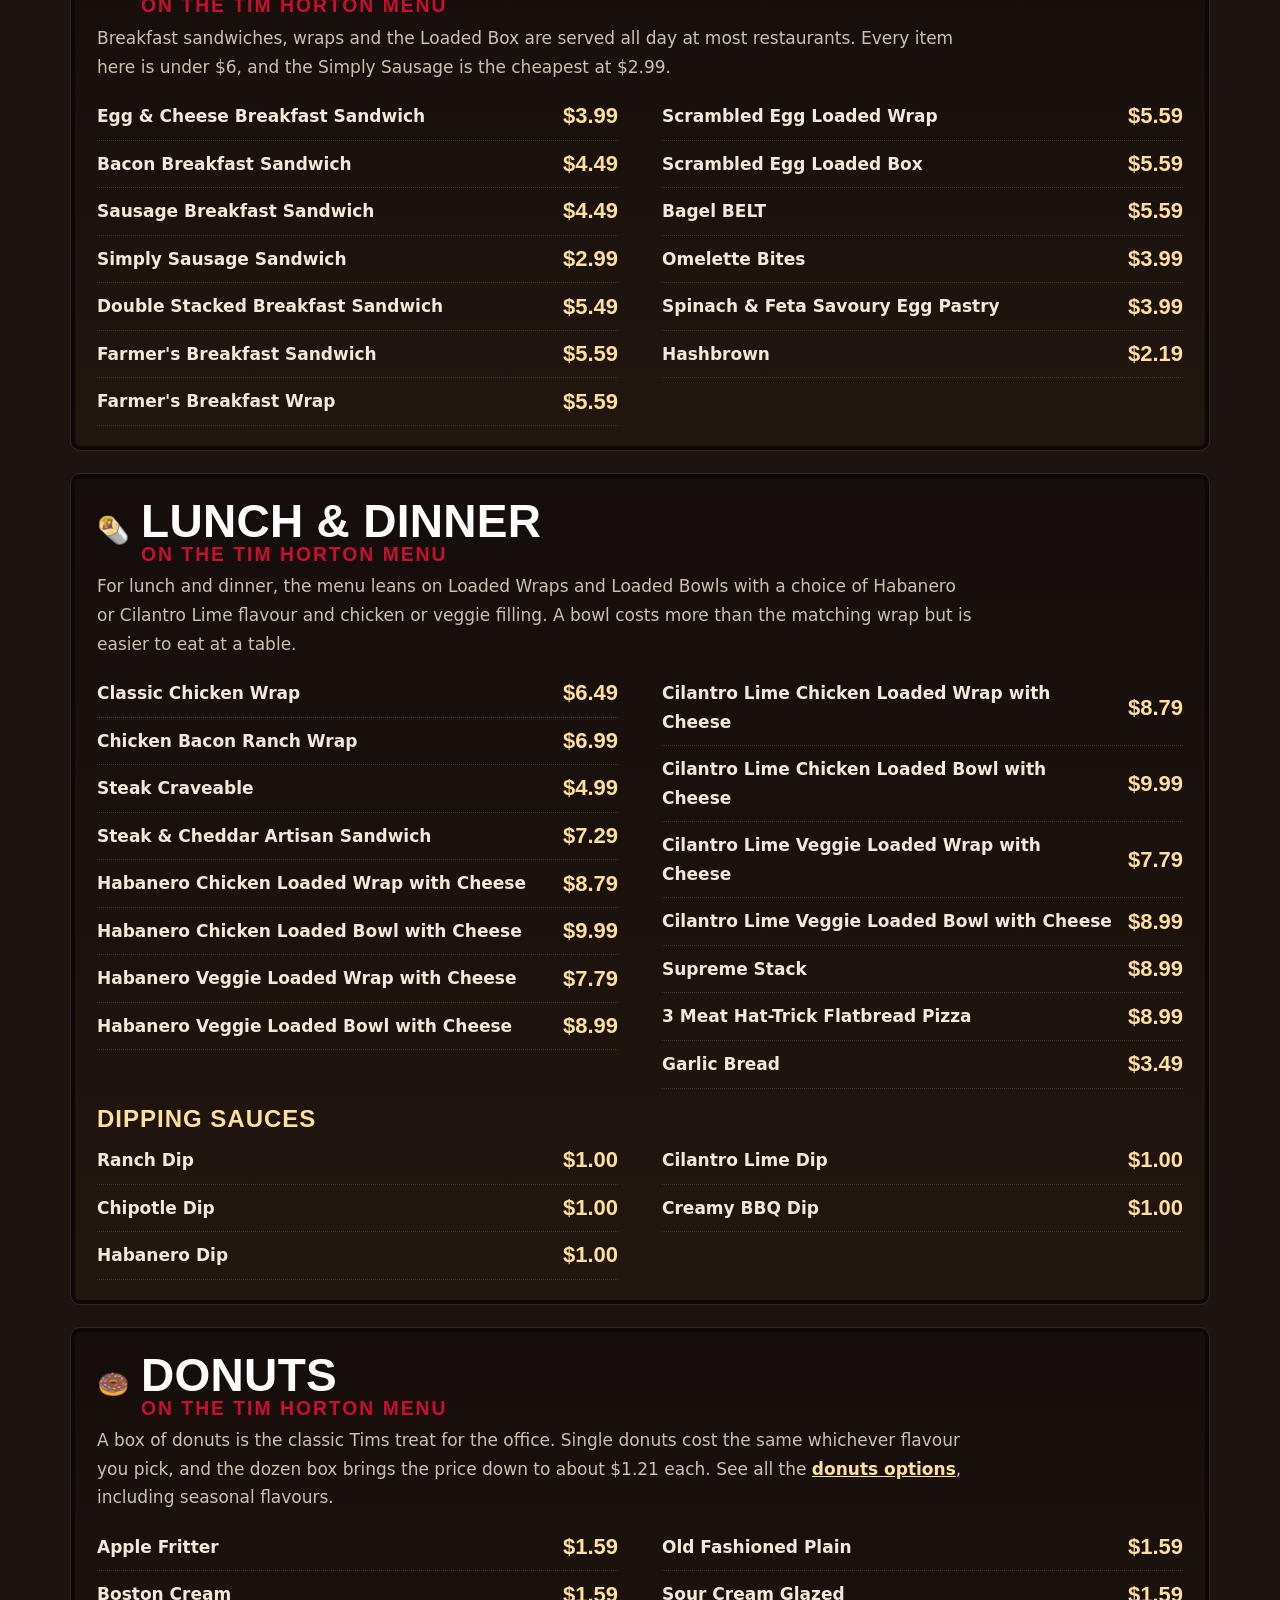
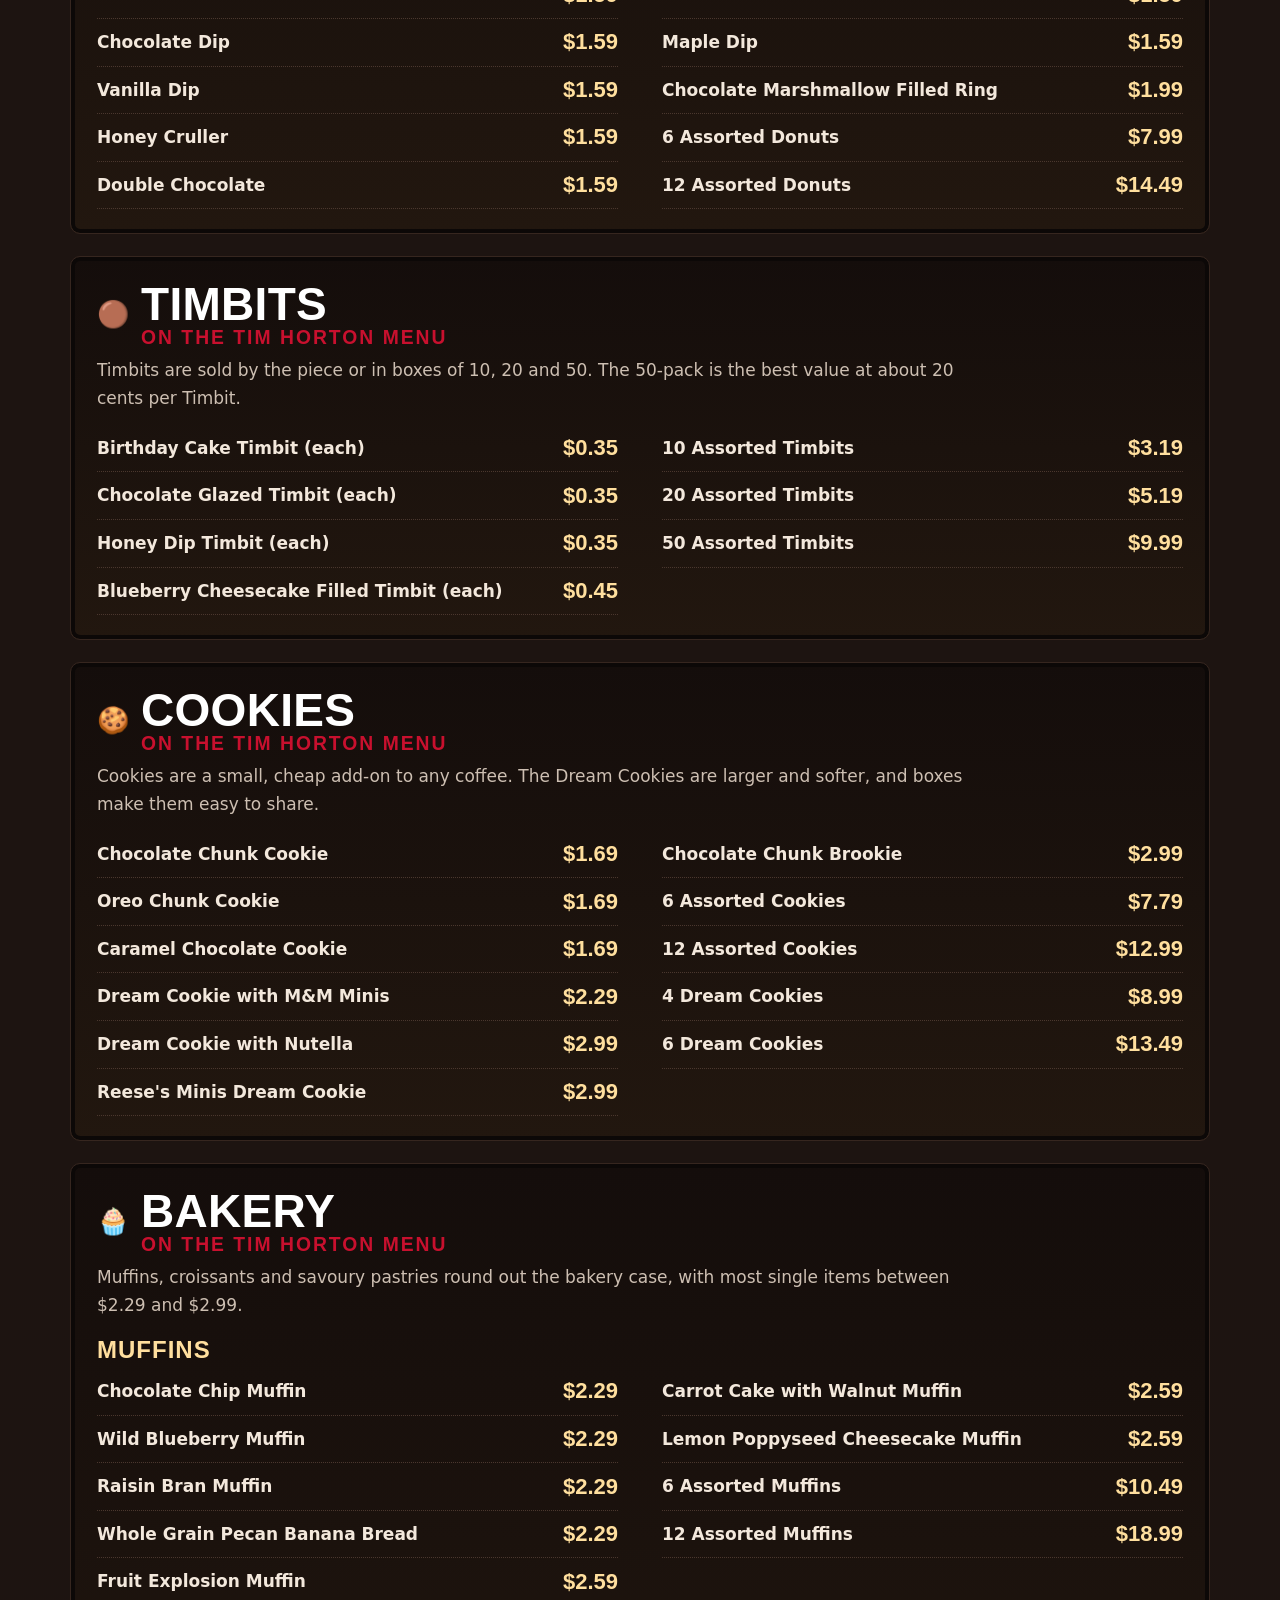
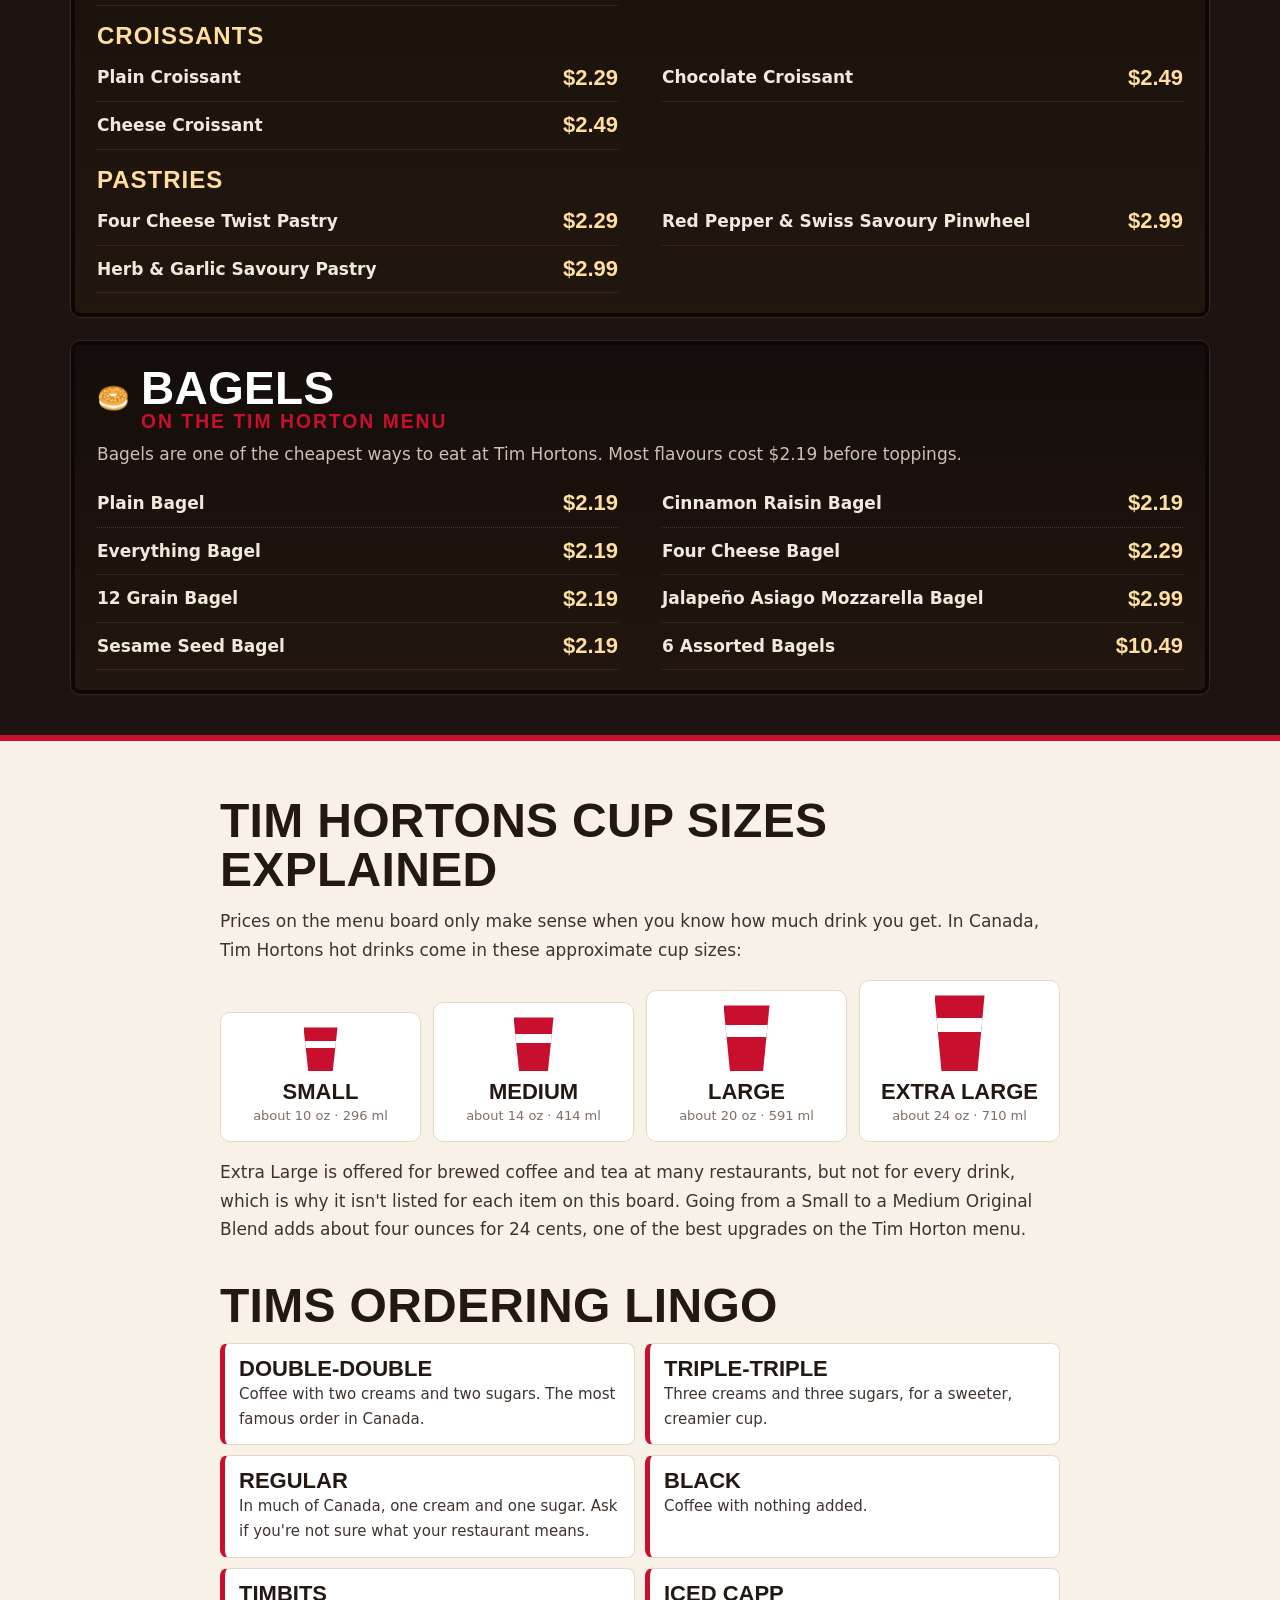
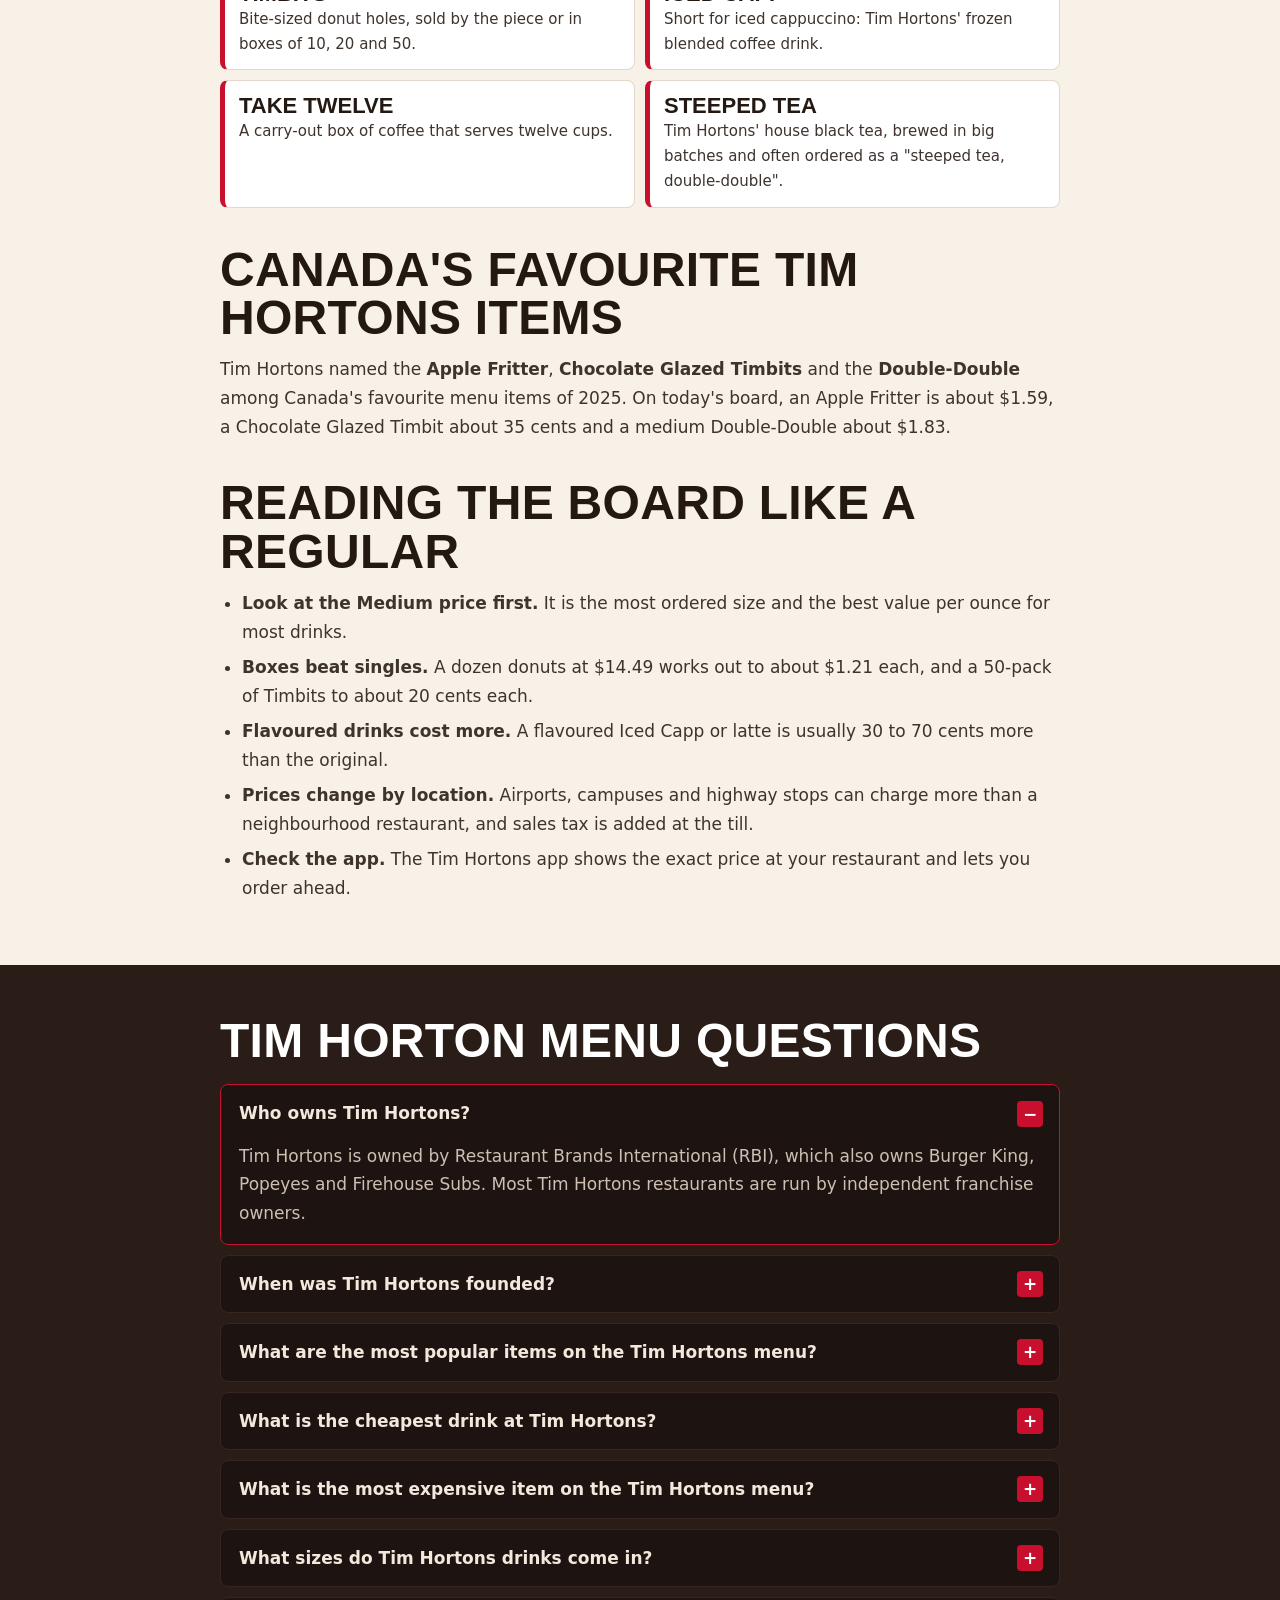
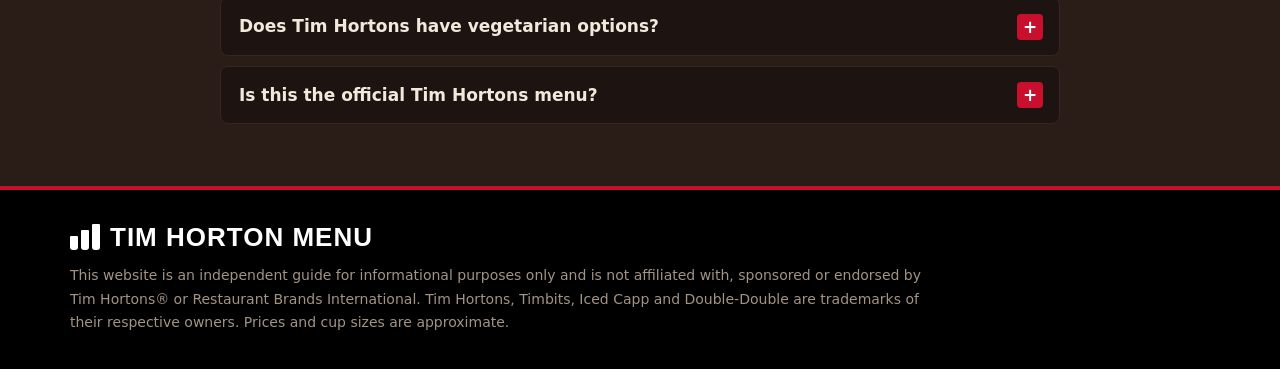
==== commit 8b1039bb: "index.html" ====
--- a/index.html
+++ b/index.html
@@ -1,6 +1,7 @@
 <!DOCTYPE html>
 <html lang="en-CA">
 <head>
+ <meta name="google-site-verification" content="WihGPVTVP-4rFIEtFRA2_WfUp7gYxPAtHG7yrVUdxRU" />
 <meta charset="UTF-8">
 <meta name="viewport" content="width=device-width, initial-scale=1">
 <title>Tim Horton Menu Board 2026: Every Item, Size and Price (November 2026)</title>
--- a/style.css
+++ b/style.css
@@ -0,0 +1,127 @@
+:root{--red:#c8102e;--red2:#9c0c24;--esp:#1d1411;--esp2:#2a1d18;--esp3:#36261f;--cream:#f7f1e8;--ink:#241812;--txt:#3e332d;--mut:#7d6f66;--line:#e3d8ca;--glow:#ffdf9e}
+*{box-sizing:border-box;margin:0;padding:0}
+html{scroll-behavior:smooth;scroll-padding-top:120px}
+body{font-family:'Work Sans',system-ui,-apple-system,'Segoe UI',Roboto,Arial,sans-serif;color:var(--txt);background:var(--esp);line-height:1.68;font-size:17px;overflow-x:hidden}
+a{color:var(--red);font-weight:600}
+h1,h2,h3{font-family:'Big Shoulders Display','Arial Narrow',Impact,sans-serif;font-weight:900;line-height:1.02;letter-spacing:.3px}
+[hidden]{display:none!important}
+.sr{position:absolute;width:1px;height:1px;overflow:hidden;clip:rect(0 0 0 0)}
+.wrap{max-width:1180px;margin:0 auto;padding:0 20px}
+.notice{background:#000;color:#bfb1a6;font-size:12.5px;text-align:center;padding:6px 14px}
+
+.top{position:sticky;top:0;z-index:30;background:var(--red)}
+.top-in{display:flex;align-items:center;justify-content:space-between;height:58px;gap:14px}
+.brand{display:flex;align-items:center;gap:10px;text-decoration:none}
+.b-ic{display:flex;gap:3px;align-items:flex-end;height:26px}
+.b-ic i{display:block;width:8px;background:#fff;border-radius:1px 1px 3px 3px}
+.b-ic i:nth-child(1){height:14px}.b-ic i:nth-child(2){height:20px}.b-ic i:nth-child(3){height:26px}
+.b-txt{font:900 26px/1 'Big Shoulders Display','Arial Narrow',Impact,sans-serif;color:#fff;letter-spacing:1px;text-transform:uppercase;white-space:nowrap}
+.nav{display:flex;gap:4px}
+.nav a{color:#fff;text-decoration:none;font-weight:700;font-size:15px;padding:7px 14px;border-radius:4px;text-transform:uppercase;letter-spacing:.5px}
+.nav a:hover{background:rgba(0,0,0,.2)}
+.hamb{display:none;flex:0 0 42px;height:42px;border:2px solid rgba(255,255,255,.6);background:none;border-radius:6px;cursor:pointer;flex-direction:column;justify-content:center;align-items:center;gap:4px}
+.hamb span{display:block;width:18px;height:2px;background:#fff}
+
+.hero{padding:50px 0 54px;background:radial-gradient(ellipse at 70% 0%,rgba(200,16,46,.28),transparent 55%),var(--esp);color:#e6d9cc}
+.hero-in{display:grid;grid-template-columns:minmax(0,1.1fr) minmax(0,1fr);gap:40px;align-items:center}
+.kick{display:inline-flex;align-items:center;gap:8px;font-weight:700;font-size:13px;text-transform:uppercase;letter-spacing:1.5px;color:var(--glow);margin-bottom:14px}
+.dot{width:9px;height:9px;border-radius:50%;background:#3ddc84;box-shadow:0 0 10px #3ddc84}
+.hero h1{color:#fff;font-size:clamp(46px,6.6vw,82px);text-transform:uppercase}
+.hero h1 em{font-style:normal;color:var(--red);display:block}
+.lead{margin:18px 0 22px;font-size:18px}
+.lead a{color:var(--glow)}
+.find{position:relative;max-width:540px}
+.find input{width:100%;font:inherit;background:var(--esp2);border:2px solid var(--esp3);color:#fff;border-radius:6px;padding:12px 120px 12px 16px}
+.find input::placeholder{color:#a89889}
+.find input:focus{outline:none;border-color:var(--red)}
+.find span{position:absolute;right:14px;top:50%;transform:translateY(-50%);font-size:13px;font-weight:700;color:var(--glow)}
+.screens{display:grid;grid-template-columns:1fr 1fr;gap:10px;perspective:900px}
+.sc{background:linear-gradient(160deg,#120c0a,#2b1c17);border:6px solid #0b0706;border-radius:6px;padding:14px 16px;box-shadow:0 0 0 1px #3a2a22,0 18px 30px rgba(0,0,0,.5);transform:rotateY(-8deg)}
+.sc:first-child{grid-column:1/-1}
+.sc-t{font:900 26px 'Big Shoulders Display',Impact,sans-serif;color:var(--red);text-transform:uppercase;letter-spacing:1px;margin-bottom:6px}
+.sc p{display:flex;justify-content:space-between;gap:8px;font-size:14px;color:#efe3d6;padding:4px 0;border-bottom:1px dotted #4a372e}
+.sc p:last-child{border:0}
+.sc b{color:var(--glow);white-space:nowrap;font-weight:700}
+
+.tabs{position:sticky;top:58px;z-index:20;background:var(--esp2);border-top:1px solid var(--esp3);border-bottom:3px solid var(--red)}
+.tabs-in{display:flex;gap:4px;overflow-x:auto;scrollbar-width:none;padding-top:6px;padding-bottom:6px}
+.tabs-in::-webkit-scrollbar{display:none}
+.tabs a{flex:0 0 auto;color:#d9cbbd;text-decoration:none;font:800 16px 'Big Shoulders Display',Impact,sans-serif;text-transform:uppercase;letter-spacing:1px;padding:7px 14px;border-radius:4px}
+.tabs a:hover,.tabs a.on{background:var(--red);color:#fff}
+
+.board{padding:26px 0 40px}
+.scr{background:linear-gradient(180deg,#140d0b,#22170f);border:1px solid var(--esp3);border-radius:10px;padding:24px 26px;margin-top:22px;box-shadow:inset 0 0 0 4px #0c0807}
+.scr-h{display:flex;align-items:center;gap:12px;margin-bottom:8px}
+.ci{font-size:26px}
+.scr h2{color:#fff;font-size:clamp(32px,4.4vw,46px);text-transform:uppercase}
+.scr h2 small{display:block;font-size:.42em;color:var(--red);letter-spacing:2px}
+.ci-p{color:#cdbfb2;max-width:880px;margin-bottom:12px}
+.ci-p a{color:var(--glow)}
+.scr h3{color:var(--glow);font-size:24px;text-transform:uppercase;margin:18px 0 6px;letter-spacing:1px}
+.lines{list-style:none;columns:2 430px;column-gap:44px}
+.lines li{display:flex;align-items:center;justify-content:space-between;gap:12px;padding:9px 0;border-bottom:1px dotted #4a372e;break-inside:avoid;color:#f3e8dc}
+.nm{font-weight:600;min-width:0;overflow-wrap:anywhere}
+.one{font:800 22px 'Big Shoulders Display',Impact,sans-serif;color:var(--glow);white-space:nowrap}
+.chips{display:flex;gap:4px;flex:0 0 auto}
+.chips i{font-style:normal;display:flex;flex-direction:column;align-items:center;min-width:52px;background:#2f211b;border-radius:4px;padding:2px 6px;font:800 17px/1.1 'Big Shoulders Display',Impact,sans-serif;color:var(--glow)}
+.chips em{font:700 10px 'Work Sans',sans-serif;color:#b3a294;font-style:normal}
+.chips i.na{color:#6d5b50}
+.none{text-align:center;color:#cdbfb2;padding:30px 0}
+
+.paper{background:var(--cream);padding:56px 0;border-top:6px solid var(--red)}
+.g-in{max-width:880px}
+.prose h2{color:var(--ink);font-size:clamp(34px,4.6vw,48px);text-transform:uppercase;margin:38px 0 12px}
+.prose h2:first-child{margin-top:0}
+.prose p{margin-bottom:12px}
+.prose ul{padding-left:22px}
+.prose li{margin:7px 0}
+.cups{display:grid;grid-template-columns:repeat(4,minmax(0,1fr));gap:12px;align-items:end;margin:16px 0}
+.cups div{display:flex;flex-direction:column;align-items:center;text-align:center;background:#fff;border:1px solid var(--line);border-radius:10px;padding:14px 8px}
+.cup{display:block;background:var(--red);clip-path:polygon(0 0,100% 0,86% 100%,14% 100%);margin-bottom:8px;position:relative}
+.cup:after{content:"";position:absolute;left:0;right:0;top:30%;height:18%;background:#fff}
+.cup.s{width:34px;height:44px}.cup.m{width:40px;height:54px}.cup.l{width:46px;height:66px}.cup.xl{width:50px;height:76px}
+.cups b{font:900 22px 'Big Shoulders Display',Impact,sans-serif;color:var(--ink);text-transform:uppercase}
+.cups em{font-style:normal;font-size:13px;color:var(--mut)}
+.lingo{display:grid;grid-template-columns:repeat(2,minmax(0,1fr));gap:10px}
+.lingo div{background:#fff;border:1px solid var(--line);border-left:5px solid var(--red);border-radius:8px;padding:12px 14px}
+.lingo dt{font:900 22px 'Big Shoulders Display',Impact,sans-serif;color:var(--ink);text-transform:uppercase}
+.lingo dd{font-size:15px;color:var(--txt)}
+
+.faq{background:var(--esp2);padding:52px 0}
+.faq-in{max-width:880px}
+.faq h2{color:#fff;font-size:clamp(34px,4.6vw,48px);text-transform:uppercase;margin-bottom:18px}
+.faq details{background:var(--esp);border:1px solid var(--esp3);border-radius:8px;margin-bottom:10px}
+.faq details[open]{border-color:var(--red)}
+.faq summary{cursor:pointer;font-weight:700;color:#f3e8dc;padding:14px 52px 14px 18px;list-style:none;position:relative}
+.faq summary::-webkit-details-marker{display:none}
+.faq summary:after{content:"+";position:absolute;right:16px;top:50%;transform:translateY(-50%);width:26px;height:26px;border-radius:4px;background:var(--red);color:#fff;text-align:center;line-height:26px;font-weight:800}
+.faq details[open] summary:after{content:"−"}
+.faq details p{padding:0 18px 16px;color:#cdbfb2}
+
+.foot{background:#000;color:#a39385;padding:34px 0;border-top:4px solid var(--red)}
+.foot .wrap{display:flex;flex-direction:column;gap:14px}
+.foot p{font-size:14px;max-width:880px}
+
+@media (max-width:960px){.hero-in{grid-template-columns:minmax(0,1fr)}.sc{transform:none}.cups{grid-template-columns:repeat(2,minmax(0,1fr))}}
+@media (max-width:760px){
+  .hamb{display:flex}
+  .nav{display:none;position:absolute;top:58px;left:0;right:0;background:var(--red2);flex-direction:column;padding:10px 16px 16px}
+  .nav.open{display:flex}
+  .nav a{padding:12px}
+  .lines{columns:1}
+  .lingo{grid-template-columns:minmax(0,1fr)}
+}
+@media (max-width:560px){
+  body{font-size:16px}
+  .wrap{padding:0 16px}
+  .hero{padding:36px 0 40px}
+  .b-txt{font-size:22px}
+  .screens{grid-template-columns:minmax(0,1fr)}
+  .scr{padding:18px 14px}
+  .lines li{flex-wrap:wrap;gap:6px}
+  .chips{width:100%;justify-content:flex-end}
+  .chips i{min-width:0;flex:1}
+  .find input{padding-right:16px}
+  .find span{position:static;transform:none;display:block;margin-top:6px}
+}
+@media (max-width:380px){.b-txt{font-size:19px;letter-spacing:.5px}.b-ic{transform:scale(.85)}.brand{gap:6px;min-width:0}}
